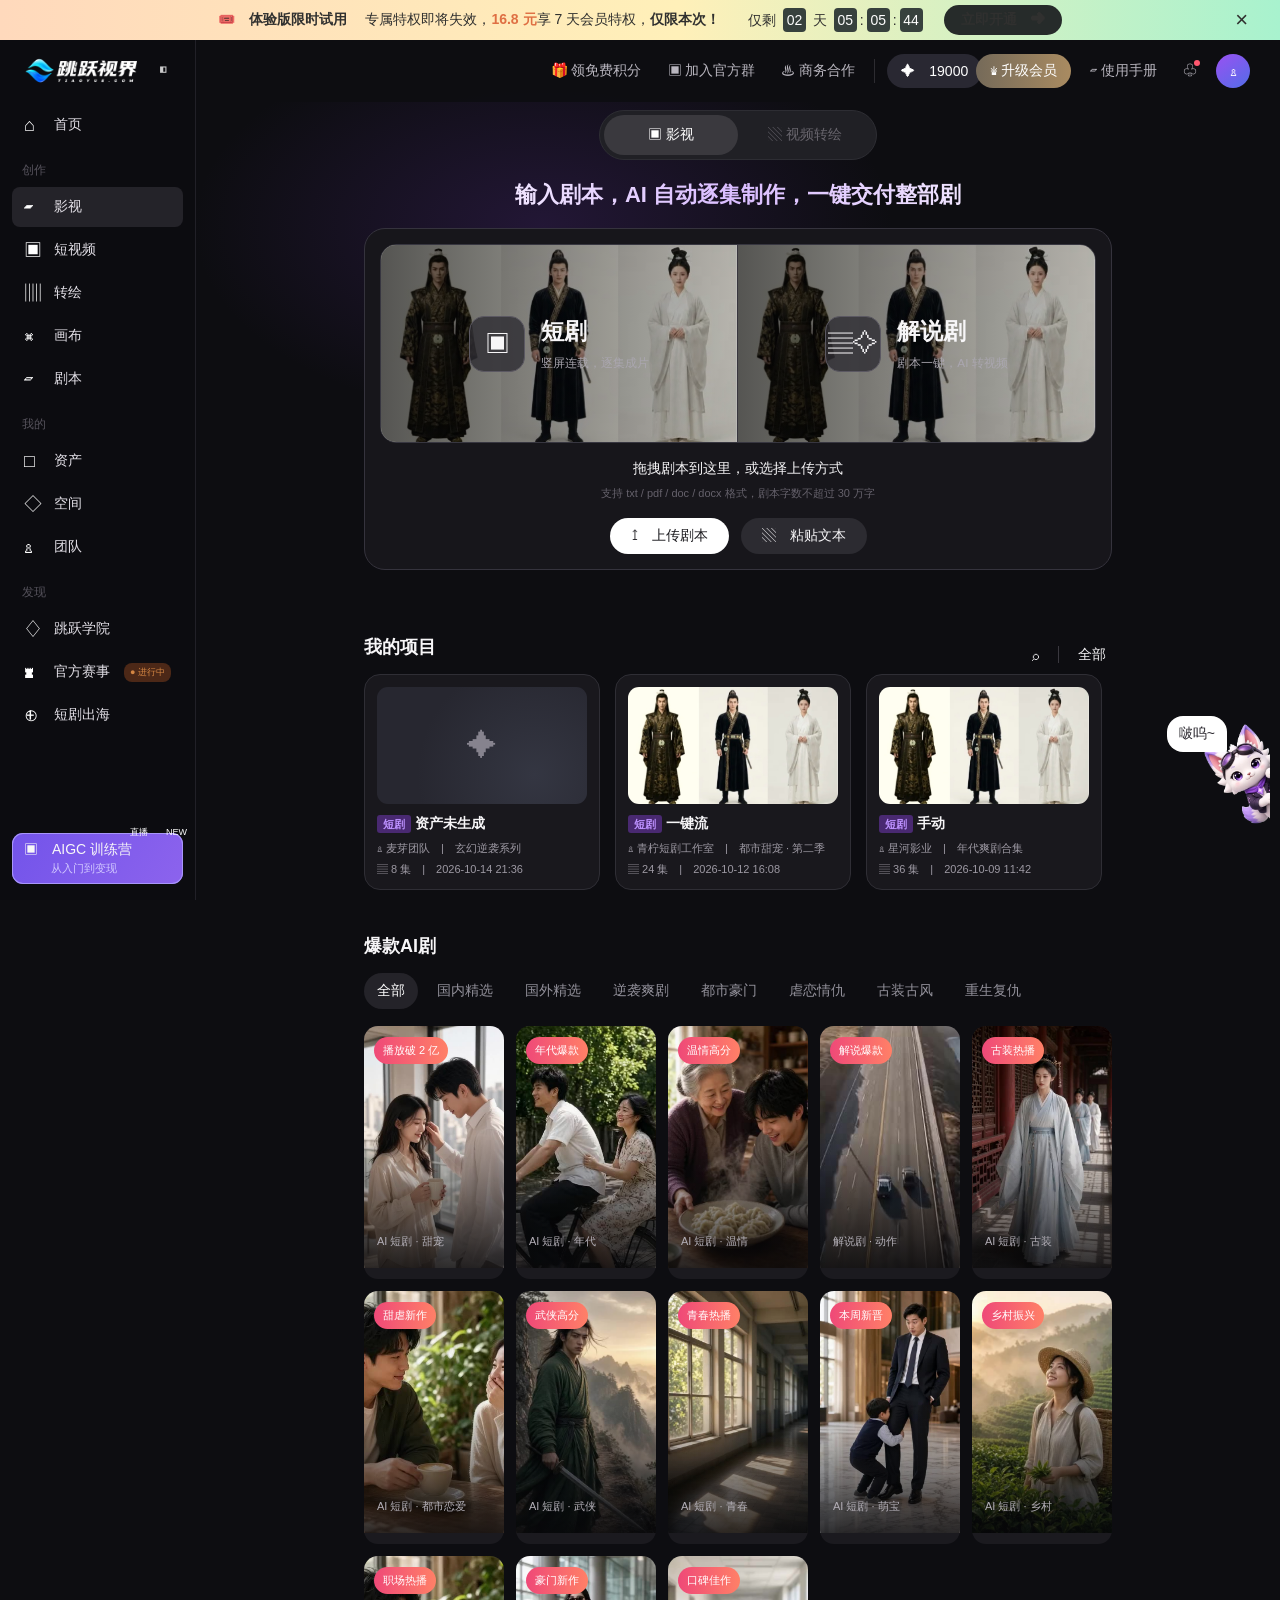
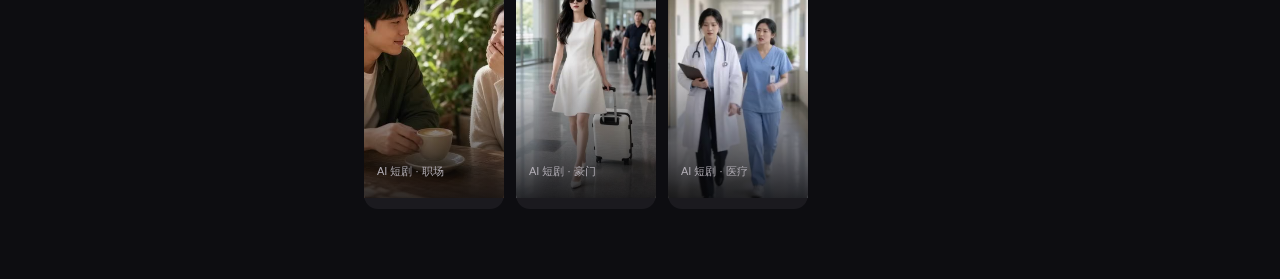
==== index.html @ 20381d9a "workspace.html：中控台视频窗口可拖宽到中控台宽度的一半（原来最多 420px） Co-authored-by: Cursor <cursoragent@cursor.com>" ====
<!DOCTYPE html>
<html lang="zh-CN">
<head>
  <meta charset="UTF-8" />
  <meta http-equiv="refresh" content="0; url=film-home.html" />
  <meta name="viewport" content="width=device-width, initial-scale=1.0" />
  <title>创作 · 跳跃视界</title>
  <link rel="stylesheet" href="css/common.css?v=202611172218" />
  <link rel="stylesheet" href="css/home.css?v=202611172218" />
</head>
<body class="home">
  <header class="topbar">
    <div class="tb-left">
      <a class="logo" href="index.html">
        <span class="mark"></span>
        <span><b>跳跃视界</b><small>tiaoyue.com</small></span>
      </a>
    </div>
    <div class="tb-right">
      <button class="step">加入官方群</button>
      <button class="step">商务合作</button>
      <div class="credit">✦ <span id="credits"></span></div>
      <button class="step">使用手册</button>
      <button class="bell" aria-label="通知">
        <svg width="14" height="14" viewBox="0 0 24 24" fill="none" stroke="currentColor" stroke-width="1.8"><path d="M6 9a6 6 0 1 1 12 0c0 5 2 6 2 6H4s2-1 2-6Z"/><path d="M10 19a2 2 0 0 0 4 0"/></svg>
      </button>
      <div class="avatar"></div>
    </div>
  </header>

  <nav class="rail">
    <button class="rail-item"><svg width="16" height="16" viewBox="0 0 24 24" fill="none" stroke="currentColor" stroke-width="1.6"><path d="M4 10.5 12 4l8 6.5V19a1 1 0 0 1-1 1H5a1 1 0 0 1-1-1v-8.5Z"/></svg><span>首页</span></button>
    <button class="rail-item on"><svg width="16" height="16" viewBox="0 0 24 24" fill="currentColor"><path d="M4.5 7.5A2.5 2.5 0 0 1 7 5h7a2.5 2.5 0 0 1 2.5 2.5v1.1l3-1.8a1 1 0 0 1 1.5.86v8.68a1 1 0 0 1-1.5.86l-3-1.8v1.1A2.5 2.5 0 0 1 14 19H7a2.5 2.5 0 0 1-2.5-2.5v-9Z"/></svg><span>影视</span><i class="rail-tip">逐集制作，交付整部剧</i></button>
    <button class="rail-item"><svg width="16" height="16" viewBox="0 0 24 24" fill="none" stroke="currentColor" stroke-width="1.6"><rect x="4" y="4" width="16" height="16" rx="2.5"/><path d="m10 8 6 4-6 4V8Z"/></svg><span>短视频</span></button>
    <button class="rail-item"><svg width="16" height="16" viewBox="0 0 24 24" fill="none" stroke="currentColor" stroke-width="1.6"><rect x="4" y="4" width="16" height="16" rx="3"/><path d="m8 15 8-6M9 8h6v6"/></svg><span>转绘</span></button>
    <button class="rail-item"><svg width="16" height="16" viewBox="0 0 24 24" fill="none" stroke="currentColor" stroke-width="1.6"><rect x="4" y="4.5" width="16" height="15" rx="2.5"/></svg><span>画布</span></button>
    <button class="rail-item"><svg width="16" height="16" viewBox="0 0 24 24" fill="none" stroke="currentColor" stroke-width="1.6"><path d="M6 5h8l4 4v10H6z"/></svg><span>剧本</span></button>
    <button class="rail-item"><svg width="16" height="16" viewBox="0 0 24 24" fill="none" stroke="currentColor" stroke-width="1.6"><path d="M4 6.5A1.5 1.5 0 0 1 5.5 5h4l2 2.5h7A1.5 1.5 0 0 1 20 9v9a1.5 1.5 0 0 1-1.5 1.5h-13A1.5 1.5 0 0 1 4 18V6.5Z"/></svg><span>资产</span></button>
    <button class="rail-item"><svg width="16" height="16" viewBox="0 0 24 24" fill="none" stroke="currentColor" stroke-width="1.6"><path d="M12 3.5 20 8v8l-8 4.5L4 16V8l8-4.5Z"/></svg><span>空间</span></button>
    <button class="rail-item"><svg width="16" height="16" viewBox="0 0 24 24" fill="none" stroke="currentColor" stroke-width="1.6"><circle cx="9" cy="8.5" r="3"/><path d="M3.5 19a5.5 5.5 0 0 1 11 0"/></svg><span>团队</span></button>
  </nav>

  <main class="home-main">
    <section class="home-hero">
      <div class="switcher">
        <button class="on"><svg viewBox="0 0 20 20" aria-hidden="true"><rect x="2.5" y="5" width="10" height="10" rx="2"/><path d="m12.5 8 5-2.5v9l-5-2.5Z"/></svg>影视</button>
        <button><svg viewBox="0 0 20 20" aria-hidden="true"><rect x="3" y="3" width="14" height="14" rx="2"/><path d="m8 6.8 5 3.2-5 3.2Z"/></svg>短视频</button>
        <button><svg viewBox="0 0 20 20" aria-hidden="true"><rect x="3" y="3" width="14" height="14" rx="3"/><path d="m6.5 12.5 7-5M8 6.5h5.5V12"/></svg>视频转绘</button>
      </div>
      <h1>输入剧本，AI自动逐集制作，一键交付整部剧</h1>

      <div class="upload-card" id="empty-card">
        <div class="source-tabs" id="source-tabs">
          <button class="on" type="button" data-source="file">上传文件</button>
          <button type="button" data-source="paste">粘贴文本</button>
        </div>

        <div class="upload-pane on" data-pane="file">
          <div class="file-ico">
            <svg width="28" height="28" viewBox="0 0 28 28" fill="none">
              <path d="M7 3.5A2.5 2.5 0 0 1 9.5 1h9L25 7.5V24a2.5 2.5 0 0 1-2.5 2.5h-13A2.5 2.5 0 0 1 7 24V3.5Z" fill="#eceaf2"/>
              <path d="M18.5 1 25 7.5h-4.5A2 2 0 0 1 18.5 5.5V1Z" fill="#c8c4d2"/>
              <text x="14" y="18" text-anchor="middle" fill="#6b6574" font-size="6" font-weight="700">TXT</text>
            </svg>
          </div>
          <div class="lead">拖拽剧本到这里，或选择上传方式</div>
          <div class="sub">支持 txt / pdf / doc / docx 格式，剧本字数不超过 30 万字</div>
          <div style="display:flex;gap:10px;margin-top:8px">
            <button class="btn primary" id="upload" type="button"><svg viewBox="0 0 20 20" aria-hidden="true"><path d="M10 13V3m0 0L6.5 6.5M10 3l3.5 3.5M4 11.5v3A2.5 2.5 0 0 0 6.5 17h7a2.5 2.5 0 0 0 2.5-2.5v-3"/></svg>上传剧本</button>
            <button class="btn" id="sample" type="button"><svg viewBox="0 0 20 20" aria-hidden="true"><rect x="3" y="3" width="14" height="14" rx="2"/><path d="M6 7h8M6 10h8M6 13h5"/></svg>粘贴文本</button>
          </div>
        </div>

        <div class="upload-pane" data-pane="paste">
          <textarea id="paste-text" placeholder="在此粘贴完整剧本… 支持对白短剧、漫剧分镜稿或解说旁白体。"></textarea>
          <div class="sub">粘贴后进入创作设定，再点风格库选择画风</div>
          <button class="btn primary" id="confirm-paste" type="button">确认粘贴</button>
        </div>
      </div>

      <div class="creator" id="filled-card">
        <div class="up-ok">
          <div class="doc">
            <svg width="42" height="42" viewBox="0 0 42 42" fill="none">
              <path d="M7 4.5A2.5 2.5 0 0 1 9.5 2h15L35 12.5v25a2.5 2.5 0 0 1-2.5 2.5h-23A2.5 2.5 0 0 1 7 37.5v-33Z" fill="#eceaf0"/>
              <path d="M24.5 2 35 12.5h-8a2.5 2.5 0 0 1-2.5-2.5V2Z" fill="#cfccd8"/>
            </svg>
            <button class="close" id="remove-file" type="button">✕</button>
          </div>
          <div class="ttl" id="ok-title">上传成功</div>
          <div class="sub" id="ok-sub">删除当前文件后可重新上传</div>
        </div>

        <div class="form-card">
          <div class="group">
            <label>文件名称</label>
            <div class="control"><input id="f-name" value="离婚后（15集）" /></div>
          </div>
          <div class="group">
            <label>选择项目</label>
            <div class="control">
              <select id="f-project">
                <option>AI内部团队验证-重庆使用-测试项目A</option>
                <option>技术部研发中心</option>
                <option>新建项目…</option>
              </select>
            </div>
          </div>
          <div class="group row-2">
            <div>
              <label>分类</label>
              <div class="control">
                <select id="f-cat">
                  <option value="cn" selected>国内</option>
                  <option value="os">海外</option>
                </select>
              </div>
            </div>
            <div>
              <label>风格库</label>
              <button class="style-field" id="open-style" type="button">
                <span class="thumb sc sc-live-hd" id="style-thumb"></span>
                <span class="name" id="style-name">真人写实电影风格高清</span>
                <span class="map" id="style-map">短剧</span>
                <span class="chev">›</span>
              </button>
            </div>
          </div>
          <div class="group row-3">
            <div>
              <label>视频比例</label>
              <div class="control">
                <select id="f-ratio"><option>9:16</option><option>16:9</option><option>1:1</option></select>
              </div>
            </div>
            <div>
              <label>场景比例</label>
              <div class="control">
                <select id="f-scene"><option>16:9</option><option>9:16</option></select>
              </div>
            </div>
            <div>
              <label>生成质量</label>
              <div class="control">
                <select id="f-quality"><option>4K</option><option>2K</option><option>1080P</option></select>
                <span class="credit-hint">17 积分/集</span>
              </div>
            </div>
          </div>
          <div class="auto-row">
            <div>
              <b>全自动</b>
              <small>剧本、资产、分集视频依次流式生成；每步完成 5 秒无操作自动进入下一步</small>
            </div>
            <button class="oc-switch" id="auto-switch" type="button" role="switch" aria-checked="false" aria-label="全自动"></button>
          </div>
          <div class="cta">
            <button class="btn primary" id="start-create" type="button">立即创作 ✦ 17</button>
          </div>
        </div>
      </div>
    </section>

    <section class="home-projects">
      <h2>我的影视项目
        <span class="proj-head-tools">
          <label class="proj-search">
            <input id="proj-search" type="search" placeholder="搜索文件" aria-label="搜索文件" autocomplete="off">
          </label>
          <a href="episodes.html">全部</a>
        </span>
      </h2>
      <div class="strip" id="proj-strip">
        <a class="proj" href="outline.html">
          <div class="thumb" style="display:flex;background:#fff"><img loading="lazy" decoding="async" src="media/characters/xiaoming.png" style="width:50%;object-fit:cover;object-position:top"><img loading="lazy" decoding="async" src="media/characters/heyi.png" style="width:50%;object-fit:cover;object-position:top"></div>
          <div class="proj-title">离婚后（15集）</div>
          <div class="proj-mid">短剧 · 国内 | 真人写实电影风格高清</div>
          <div class="proj-sub">3 集 · 2026-09-24 10:48</div>
        </a>
        <a class="proj" href="outline.html">
          <div class="thumb"><img loading="lazy" decoding="async" src="media/characters/hezhi.png"></div>
          <div class="proj-title">The Girl in His Varsity Jacket</div>
          <div class="proj-mid">短剧 · 海外 | 影视质感</div>
          <div class="proj-sub">2 集 · 2026-09-21 15:50</div>
        </a>
        <a class="proj" href="assets.html">
          <div class="thumb" style="display:grid;place-items:center;color:#666">✦</div>
          <div class="proj-title">云朵镇大冒险</div>
          <div class="proj-mid">漫剧 · 国内 | 3D卡通风格</div>
          <div class="proj-sub">1 集 · 2026-09-24 11:14</div>
        </a>
        <a class="proj" href="workspace.html">
          <div class="thumb"><img loading="lazy" decoding="async" src="media/characters/gushen.png"></div>
          <div class="proj-title">我本明珠（解说）</div>
          <div class="proj-mid">解说剧 · 国内 | 真人古风</div>
          <div class="proj-sub">可一键成片 · 2026-09-18</div>
        </a>
      </div>
      <p class="proj-empty" id="proj-empty" hidden>没有找到相关文件</p>
    </section>

    <section class="home-showcase">
      <h2>爆款 AI 剧</h2>
      <div class="show-tabs" id="show-tabs" role="tablist" aria-label="爆款 AI 剧分类">
        <button class="on" type="button" data-show="all">全部</button>
        <button type="button" data-show="cn">国内精选</button>
        <button type="button" data-show="os">国外精选</button>
        <button type="button" data-show="rise">逆袭爽剧</button>
        <button type="button" data-show="city">都市豪门</button>
        <button type="button" data-show="love">虐恋情仇</button>
        <button type="button" data-show="ancient">古装古风</button>
        <button type="button" data-show="rebirth">重生复仇</button>
      </div>
      <div class="show-grid" id="show-grid">
        <button class="show-card" type="button" data-cat="cn ancient">
          <span class="show-poster warm"><img loading="lazy" decoding="async" src="media/characters/hezhi.png" alt=""><i>全网亿级爆品</i><b class="show-play">▶</b></span>
          <span class="show-kind">古装重生 · 虐恋</span>
          <strong>换亲成宠</strong>
          <small>一场错位婚约，改写两个人的命运</small>
        </button>
        <button class="show-card" type="button" data-cat="os rise">
          <span class="show-poster storm"><img loading="lazy" decoding="async" src="media/scenes/rain.png" alt=""><i>全站头部爆剧</i><b class="show-play">▶</b></span>
          <span class="show-kind">男频玄幻 · 逆袭</span>
          <strong>One Move God Mode</strong>
          <small>沉睡王者归来，一招改写战局</small>
        </button>
        <button class="show-card" type="button" data-cat="os rebirth">
          <span class="show-poster dusk"><img loading="lazy" decoding="async" src="media/characters/gushen.png" alt=""><i>垂类头部热剧</i><b class="show-play">▶</b></span>
          <span class="show-kind">男频马甲 · 复仇</span>
          <strong>The Supreme Wastrel</strong>
          <small>废柴身份之下，隐藏着至高力量</small>
        </button>
        <button class="show-card" type="button" data-cat="cn city">
          <span class="show-poster gold"><img loading="lazy" decoding="async" src="media/characters/shen.png" alt=""><i>全站头部爆剧</i><b class="show-play">▶</b></span>
          <span class="show-kind">民国乱世 · 逆袭</span>
          <strong>她在烽火尽头加冕</strong>
          <small>乱世浮沉，她以自己为王</small>
        </button>
        <button class="show-card" type="button" data-cat="cn rise">
          <span class="show-poster cold"><img loading="lazy" decoding="async" src="media/characters/xiaoming.png" alt=""><i>逆袭热榜</i><b class="show-play">▶</b></span>
          <span class="show-kind">都市逆袭 · 热血</span>
          <strong>孤胆英雄归来</strong>
          <small>卸下伪装，夺回失去的一切</small>
        </button>
        <button class="show-card" type="button" data-cat="os love">
          <span class="show-poster rose"><img loading="lazy" decoding="async" src="media/characters/suwan.png" alt=""><i>海外精选</i><b class="show-play">▶</b></span>
          <span class="show-kind">都市情感 · 豪门</span>
          <strong>The Lion's Captive</strong>
          <small>危险关系里的爱与自由</small>
        </button>
        <button class="show-card" type="button" data-cat="cn ancient">
          <span class="show-poster green"><img loading="lazy" decoding="async" src="media/scenes/cemetery.png" alt=""><i>古风人气榜</i><b class="show-play">▶</b></span>
          <span class="show-kind">古装江湖 · 权谋</span>
          <strong>九龙寨下风云起</strong>
          <small>江湖再见，已是风云骤起</small>
        </button>
        <button class="show-card" type="button" data-cat="cn rebirth">
          <span class="show-poster noir"><img loading="lazy" decoding="async" src="media/scenes/office.png" alt=""><i>重生热播</i><b class="show-play">▶</b></span>
          <span class="show-kind">重生复仇 · 双女主</span>
          <strong>双姝暗涌</strong>
          <small>重来一次，她们不再任人摆布</small>
        </button>
      </div>
    </section>
  </main>
  <button class="fab" id="new-project" type="button" aria-label="从入门到变现">
    <i>NEW</i><span>从入门<br>到变现</span><b>▶</b>
  </button>

  <div class="flow-mask" id="mask">
    <div style="text-align:center">
      <div class="spin" style="margin:0 auto"></div>
      <h2 id="flow-title" style="margin:16px 0 8px;font-size:16px">正在解析剧本</h2>
      <p id="flow-sub" style="color:#8a8694">离婚后（15集）</p>
    </div>
  </div>

  <div class="auto-mask" id="auto-mask">
    <div class="auto-sheet" role="dialog" aria-modal="true" aria-labelledby="auto-title">
      <div class="auto-head">
        <div>
          <h2 id="auto-title">全自动创作中</h2>
          <p id="auto-name">离婚后（15集）</p>
        </div>
        <button class="style-close" id="auto-close" type="button" aria-label="关闭">✕</button>
      </div>
      <div class="auto-steps" id="auto-steps">
        <div class="auto-step" data-step="0"><i>1</i><span>剧本</span></div>
        <div class="auto-step" data-step="1"><i>2</i><span>资产</span></div>
        <div class="auto-step" data-step="2"><i>3</i><span>分集视频</span></div>
      </div>
      <div class="auto-body" id="auto-body"></div>
      <div class="auto-foot">
        <span id="auto-tip"></span>
        <button class="btn" id="auto-pause" type="button">暂停检查</button>
        <button class="btn purple" id="auto-next" type="button">进入下一步</button>
      </div>
    </div>
  </div>

  <div class="style-mask" id="style-mask">
    <div class="style-sheet" role="dialog" aria-modal="true" aria-labelledby="style-title">
      <div class="style-head">
        <div>
          <h2 id="style-title">风格库</h2>
          <p>切换短剧 / 漫剧 / 解说剧后选择画面风格，角色、场景、道具将按同一风格生成。</p>
        </div>
        <button class="style-close" id="style-close" type="button">✕</button>
      </div>
      <div class="style-filters">
        <div class="filter-tabs" id="lib-types">
          <button class="on" type="button" data-type="short">短剧</button>
          <button type="button" data-type="comic">漫剧</button>
          <div class="comment-promo is-on" id="comment-promo">
            <span class="promo-halo" aria-hidden="true"></span>
            <button type="button" data-type="comment">解说剧</button>
            <div class="promo-bubble" id="comment-bubble" role="status">
              <span>解说剧导演级分镜 V 2.5<br>焕新上线，成片效果全面升级</span>
              <button type="button" class="promo-x" id="comment-bubble-close" aria-label="关闭提示">✕</button>
              <i class="promo-arrow"></i>
            </div>
          </div>
        </div>
      </div>
      <div class="style-grid" id="style-grid"></div>
      <div class="style-foot">
        <div class="pick" id="style-pick">已选 <b>真人写实电影风格高清</b></div>
        <div style="display:flex;gap:8px">
          <button class="btn" id="style-cancel" type="button">取消</button>
          <button class="btn primary" id="style-ok" type="button">确认选择</button>
        </div>
      </div>
    </div>
  </div>

  <div class="style-mask" id="custom-mask">
    <div class="custom-sheet" role="dialog" aria-modal="true">
      <h3>自定义风格</h3>
      <label>风格名称</label>
      <input id="custom-name" placeholder="例如：霓虹都市夜戏" />
      <label>提示词描述</label>
      <textarea id="custom-prompt" placeholder="描述画面质感、色彩、材质、光影和禁忌。将用于角色、场景、道具与视频生成。"></textarea>
      <div class="custom-acts">
        <button class="btn" id="custom-cancel" type="button">取消</button>
        <button class="btn primary" id="custom-ok" type="button">确认</button>
      </div>
    </div>
  </div>

  <script src="js/data.js?v=202611172218"></script>
  <script src="js/home.js?v=202611172218"></script>
</body>
</html>
---- css/common.css ----
/* 公共：设计变量、顶栏、按钮、弹窗、通用内容页、底部引导条。所有页面都加载。 */

* {
  box-sizing: border-box;
  margin: 0;
  padding: 0;
}
html,
body {
  height: 100%;
}
body {
  font: 13px/1.5 var(--font);
  -webkit-font-smoothing: antialiased;
}
button,
input,
textarea,
select {
  font: inherit;
  color: inherit;
}
button {
  background: none;
  border: 0;
  cursor: pointer;
}
img {
  display: block;
  max-width: 100%;
}
a {
  color: inherit;
  text-decoration: none;
}
.app {
  min-height: 100%;
  display: flex;
  flex-direction: column;
}
body.ws-page {
  overflow: hidden;
}
body.ws-page .app {
  height: 100%;
  min-height: 0;
}
.topbar {
  flex: none;
  display: flex;
  align-items: center;
  justify-content: space-between;
}
.tb-left,
.tb-center,
.tb-right {
  display: flex;
  align-items: center;
}
.logo {
  display: inline-flex;
  align-items: center;
}
.logo small {
  display: block;
  font-weight: 400;
}
.tb-back {
  display: inline-flex;
  align-items: center;
  gap: 6px;
}
.steps {
  display: flex;
  align-items: center;
  gap: 6px;
}
.step {
  display: inline-flex;
  align-items: center;
  gap: 6px;
}
.credit {
  display: inline-flex;
  align-items: center;
  gap: 6px;
}
.bell {
  background: rgba(255,255,255,.06);
  display: grid;
  place-items: center;
  color: #d5d3db;
}
.avatar {
  border-radius: 50%;
}
.page {
  flex: 1;
  min-height: 0;
  overflow: auto;
}
.page::-webkit-scrollbar {
  width: 8px;
}
.page::-webkit-scrollbar-thumb {
  background: #2a2a32;
  border-radius: 4px;
}
.meta-row {
  display: grid;
  grid-template-columns: repeat(4, 1fr);
}
.meta-row > div {
  color: var(--muted);
  font-size: 12px;
}
.meta-row b {
  display: block;
  color: var(--txt);
  font-weight: 560;
}
.block-title {
  font-size: 13px;
}
.card {
  border: 1px solid var(--line);
}
.card h3 {
  font-size: 13px;
  font-weight: 600;
  margin: 16px 0 6px;
}
.card h3:first-child {
  margin-top: 0;
}
.card p {
  color: #d2d0d8;
  line-height: 1.75;
}
.people {
  display: grid;
  grid-template-columns: repeat(2, 1fr);
  gap: 10px 24px;
  margin-top: 4px;
}
.people li {
  list-style: none;
  color: #d2d0d8;
  line-height: 1.6;
}
.people b {
  color: #fff;
  font-weight: 560;
  margin-right: 6px;
}
.script summary {
  cursor: pointer;
  font-weight: 600;
}
.script p {
  margin-top: 8px;
  white-space: pre-wrap;
  color: #c8c6cf;
}
.script-head {
  display: flex;
  align-items: center;
  justify-content: space-between;
  margin-bottom: 8px;
}
.footer-bar {
  position: sticky;
  bottom: 0;
  display: flex;
  align-items: center;
  justify-content: space-between;
  border-top: 1px solid var(--line);
}
.hint {
  color: var(--muted);
  display: inline-flex;
  align-items: center;
  gap: 8px;
}
.btn {
  height: 32px;
  display: inline-flex;
  align-items: center;
  justify-content: center;
  gap: 6px;
}
.btn:disabled {
  opacity: .4;
  cursor: default;
}
.btn.primary {
  background: #fff;
  color: #6d4aff;
  font-weight: 620;
}
.btn.primary:hover {
  background: #f3f1ff;
}
.btn.purple {
  background: var(--purple);
  color: #fff;
}
.btn.purple:hover {
  background: #6d4dff;
}
.toolbar {
  display: flex;
  align-items: center;
  justify-content: space-between;
}
.search {
  width: 220px;
  padding: 0 14px;
  border: 1px solid var(--line);
  outline: none;
}
select.search {
  appearance: none;
  padding-right: 28px;
  background-image: linear-gradient(45deg, transparent 50%, #8d8996 50%), linear-gradient(135deg, #8d8996 50%, transparent 50%);
  background-position: calc(100% - 16px) 14px, calc(100% - 11px) 14px;
  background-size: 5px 5px, 5px 5px;
  background-repeat: no-repeat;
}
.tabs {
  display: flex;
  color: var(--muted);
  margin: 4px 0 16px;
  border-bottom: 1px solid var(--line);
}
.tabs button {
  position: relative;
}
.tabs button.on {
  color: #fff;
}
.tabs button.on::after {
  content: "";
  position: absolute;
  left: 0;
  right: 0;
  bottom: -1px;
  height: 2px;
  border-radius: 2px;
}
.char-grid {
  display: grid;
  grid-template-columns: repeat(4, minmax(0, 1fr));
}
.char-card {
  display: flex;
  gap: 14px;
  position: relative;
  overflow: hidden;
  transition: transform .15s ease, background .15s ease;
}
.char-card img {
  width: 76px;
  height: 102px;
  object-fit: cover;
  object-position: top;
  background: #fff;
  flex: none;
}
.char-card h3 {
  font-size: 14px;
  font-weight: 600;
  display: flex;
  align-items: center;
  gap: 6px;
}
.tag {
  height: 18px;
  padding: 0 6px;
  border-radius: 9px;
  font-size: 10px;
}
.char-card .looks {
  color: var(--muted);
  margin-top: 6px;
  font-size: 12px;
}
.char-card p {
  color: var(--muted);
  margin-top: 6px;
  line-height: 1.55;
  font-size: 12px;
  display: -webkit-box;
  -webkit-line-clamp: 2;
  -webkit-box-orient: vertical;
  overflow: hidden;
}
.ep-wrap {
  display: grid;
  grid-template-columns: repeat(3, minmax(0, 1fr));
}
.ep-item {
  position: relative;
  display: flex;
  gap: 14px;
  cursor: pointer;
  border: 1px solid transparent;
  transition: border-color .15s ease, background .15s ease;
  overflow: visible;
}
.ep-cover {
  width: 96px;
  height: 96px;
  display: grid;
  place-items: center;
  color: #8a8694;
  flex: none;
  overflow: hidden;
}
.ep-cover img {
  width: 100%;
  height: 100%;
  object-fit: cover;
  object-position: top;
}
.ep-item h3 {
  font-size: 14px;
  font-weight: 600;
  margin-bottom: 8px;
}
.ep-meta {
  color: var(--muted);
  display: flex;
  gap: 12px;
  flex-wrap: wrap;
  font-size: 12px;
}
.ep-acts {
  display: flex;
  gap: 8px;
  margin-top: 8px;
  align-items: center;
  flex-wrap: wrap;
  overflow: visible;
}
.btn.oneclick {
  padding: 0 12px;
  font-weight: 600;
  border: 1px solid rgba(124, 92, 255, 0.55);
  box-shadow: inset 0 1px 0 rgba(255, 255, 255, 0.08);
}
.btn.oneclick:hover {
  color: #fff;
  background: linear-gradient(135deg, #7c5cff, #9b7dff);
  border-color: #9b7dff;
  box-shadow: 0 4px 14px rgba(124, 92, 255, 0.35);
}
.btn.oneclick svg {
  width: 12px;
  height: 12px;
  flex: none;
}
.oc-sheet {
  width: min(520px, 94vw);
  background: #1c1c22;
  border: 1px solid rgba(255,255,255,.08);
  box-shadow: 0 24px 80px rgba(0,0,0,.5);
}
.oc-head {
  padding: 18px 22px 0;
  display: flex;
  justify-content: space-between;
  align-items: flex-start;
  gap: 12px;
}
.oc-head h2 {
  font-size: 16px;
  font-weight: 600;
}
.oc-head p {
  margin-top: 4px;
  color: var(--muted);
  font-size: 12px;
  line-height: 1.6;
}
.oc-body {
  padding: 16px 22px 6px;
  display: grid;
  gap: 14px;
}
.oc-pair {
  display: grid;
  grid-template-columns: 1fr 1fr;
  gap: 14px;
}
.oc-field .label {
  color: #b9b7c1;
  font-size: 12px;
  margin-bottom: 6px;
}
.oc-field .hint {
  color: var(--faint);
  font-size: 11px;
  margin-left: 4px;
}
.oc-field select,
.oc-field input[type="number"] {
  width: 100%;
  border: 1px solid transparent;
  outline: none;
  border-radius: 10px;
  background: #121216;
  color: #eceaf2;
  padding: 0 10px;
}
.oc-field input.bad {
  border-color: #ff6b81;
}
.oc-field.disabled {
  opacity: .45;
  pointer-events: none;
}
.oc-v20 {
  display: grid;
  gap: 14px;
}
.oc-v20.hide {
  display: none;
}
.oc-err {
  color: #ff8095;
  font-size: 11px;
  margin-top: 4px;
}
.oc-err:empty {
  display: none;
}
.oc-switch-row {
  height: 36px;
  display: flex;
  align-items: center;
  justify-content: space-between;
  padding: 0 10px;
  border-radius: 10px;
  background: #121216;
}
.oc-switch-row .hint {
  margin: 0;
}
.oc-switch {
  width: 34px;
  height: 18px;
  border-radius: 9px;
  background: #3a3a44;
  position: relative;
  flex: none;
  transition: background .2s;
}
.oc-switch::after {
  content: "";
  position: absolute;
  left: 2px;
  top: 2px;
  width: 14px;
  height: 14px;
  border-radius: 50%;
  background: #fff;
  transition: left .2s;
}
.oc-switch.on::after {
  left: 18px;
}
.oc-upload {
  width: 100%;
  padding: 14px;
  border-radius: 10px;
  border: 1px dashed rgba(196,181,255,.35);
  background: rgba(124,92,255,.06);
  color: var(--muted);
  font-size: 12px;
  line-height: 1.6;
  text-align: center;
}
.oc-upload b {
  color: #e4dcff;
  font-weight: 600;
}
.oc-upload:hover {
  background: rgba(124,92,255,.12);
}
.oc-file {
  display: none;
  align-items: center;
  justify-content: space-between;
  gap: 10px;
  padding: 10px 12px;
  border-radius: 10px;
  background: #121216;
  font-size: 12px;
}
.oc-file.show {
  display: flex;
}
.oc-file .ops {
  display: flex;
  gap: 6px;
}
.oc-file .ops button {
  color: #b29bff;
  padding: 2px 6px;
  border-radius: 6px;
}
.oc-file .ops button:hover {
  background: rgba(255,255,255,.06);
}
.ds-credit {
  padding: 10px 12px;
  border-radius: 10px;
  background: rgba(124,92,255,.08);
  color: #c8c6cf;
  font-size: 12px;
  line-height: 1.6;
}
.ds-credit b {
  color: #fff;
  font-weight: 600;
}
.oc-foot {
  padding: 12px 22px 16px;
  border-top: 1px solid var(--line);
  margin-top: 8px;
  display: flex;
  align-items: center;
  justify-content: flex-end;
  gap: 10px;
}
.oc-foot .btn {
  white-space: nowrap;
  flex: none;
}
.oc-foot .oc-tip {
  margin-right: auto;
  color: var(--muted);
  font-size: 12px;
}
.oc-foot .oc-tip.bad {
  color: #ff8095;
}
.ws {
  flex: 1;
  min-height: 0;
  display: grid;
  grid-template-columns: 268px minmax(420px, 1fr) 280px;
  grid-template-rows: 1fr 188px;
}
.panel {
  border: 1px solid var(--line);
  min-height: 0;
  display: flex;
  flex-direction: column;
  overflow: hidden;
}
.assets {
  grid-row: 1 / 3;
}
.assets-head,
.shot-head,
.tl-head {
  padding: 0 12px;
  display: flex;
  align-items: center;
  justify-content: space-between;
  flex: none;
}
.assets-head h3 {
  font-size: 13px;
}
.search-row {
  padding: 0 12px 8px;
}
.search-row input {
  width: 100%;
  height: 30px;
  border-radius: 8px;
  background: rgba(255,255,255,.06);
  border: 1px solid var(--line);
  padding: 0 10px;
  outline: none;
}
.asset-tabs {
  display: flex;
  border-bottom: 1px solid var(--line);
  padding: 0 8px;
}
.asset-tabs button {
  flex: 1;
  height: 36px;
  color: var(--muted);
  position: relative;
}
.asset-tabs button.on {
  color: #fff;
}
.asset-tabs button.on::after {
  content: "";
  position: absolute;
  left: 18%;
  right: 18%;
  bottom: 0;
  height: 2px;
  border-radius: 2px;
}
.asset-scroll {
  flex: 1;
  overflow: auto;
  padding: 10px 12px 16px;
}
.cat {
  margin-bottom: 14px;
}
.acard {
  overflow: hidden;
  border: 1px solid transparent;
  cursor: pointer;
}
.acard .thumb {
  aspect-ratio: 3/4;
  background: #fff;
  overflow: hidden;
}
.acard.scene .thumb,
.acard.prop .thumb {
  aspect-ratio: 1/1;
}
.acard .thumb img {
  width: 100%;
  height: 100%;
  object-fit: contain;
  object-position: center top;
}
.acard .name {
  padding: 6px 7px 7px;
  font-size: 11px;
  color: #d5d3db;
  overflow: hidden;
  white-space: nowrap;
  text-overflow: ellipsis;
}
.editor {
  min-height: 0;
}
.shot-head .left {
  display: flex;
  align-items: center;
  gap: 8px;
}
.chip {
  height: 20px;
  padding: 0 8px;
  border-radius: 10px;
  background: rgba(255,255,255,.06);
  color: var(--txt-2);
}
.prompt-box {
  flex: 1;
  min-height: 0;
  padding: 10px 14px 8px;
  display: flex;
  flex-direction: column;
}
.prompt-box textarea {
  flex: 1;
  min-height: 80px;
  resize: none;
  background: transparent;
  border: 0;
  outline: none;
  color: #e8e6ee;
  line-height: 1.65;
  font-size: 12.5px;
}
.shot-foot {
  padding: 8px 12px 10px;
  display: flex;
  align-items: center;
  gap: 8px;
  border-top: 1px solid var(--line);
  flex-wrap: wrap;
}
.model-btn,
.mini {
  height: 30px;
  padding: 0 10px;
  border-radius: 8px;
  background: rgba(255,255,255,.07);
  border: 1px solid var(--line);
  display: inline-flex;
  align-items: center;
  gap: 6px;
  white-space: nowrap;
}
.model-menu,
.resolution-menu {
  display: none;
  position: absolute;
  left: 0;
  bottom: 36px;
  z-index: 8;
  border: 1px solid var(--line-2);
  border-radius: 12px;
  padding: 6px;
}
.model-menu {
  width: 278px;
}
.resolution-menu {
  width: 112px;
}
.model-menu.open,
.resolution-menu.open {
  display: block;
}
.model-option {
  width: 100%;
  min-height: 42px;
  padding: 6px 9px;
  border-radius: 8px;
  display: flex;
  justify-content: space-between;
  align-items: center;
  gap: 10px;
  text-align: left;
}
.model-option .model-title {
  display: flex;
  align-items: center;
  gap: 7px;
}
.model-option small {
  display: block;
  color: var(--muted);
  margin-top: 2px;
  font-size: 10px;
}
.model-option .cost {
  color: #c8c6cf;
  font-size: 11px;
  white-space: nowrap;
}
.draft-tag,
.model-tag {
  display: inline-flex;
  height: 18px;
  padding: 0 6px;
  border-radius: 5px;
  align-items: center;
  border: 1px solid rgba(124,92,255,.3);
  font-size: 10px;
  font-weight: 650;
}
.model-tag.normal {
  background: rgba(255,255,255,.07);
  border-color: var(--line);
  color: #c8c6cf;
}
.resolution-menu button {
  width: 100%;
  height: 32px;
  padding: 0 9px;
  border-radius: 7px;
  text-align: left;
  color: #d5d3db;
}
.resolution-menu button:hover,
.resolution-menu button.on {
  background: rgba(255,255,255,.07);
  color: #fff;
}
.resolution-menu button:disabled {
  color: #66616f;
  cursor: default;
}
.draft-hint {
  display: none;
  align-items: center;
  gap: 8px;
  min-height: 32px;
  padding: 6px 12px;
  border-top: 1px solid rgba(124,92,255,.18);
  color: #b9b3c8;
  font-size: 11px;
  flex: none;
}
.draft-hint.show {
  display: flex;
}
.mini input {
  width: 36px;
  background: transparent;
  border: 0;
  outline: none;
  text-align: center;
}
.switch {
  width: 34px;
  height: 18px;
  border-radius: 9px;
  background: var(--purple);
  position: relative;
  flex: none;
}
.switch::after {
  content: "";
  position: absolute;
  right: 2px;
  top: 2px;
  width: 14px;
  height: 14px;
  border-radius: 50%;
  background: #fff;
}
.gen-btn {
  margin-left: auto;
  padding: 0 14px;
  font-weight: 620;
  display: inline-flex;
  align-items: center;
  gap: 6px;
  flex: none;
}
.player .stage {
  flex: 1;
  min-height: 0;
  display: grid;
  place-items: center;
  color: var(--faint);
  position: relative;
  overflow: hidden;
}
.stage-loading {
  display: flex;
  flex-direction: column;
  align-items: center;
}
.video-frame {
  width: 100%;
  height: 100%;
  object-fit: cover;
}
.draft-watermark {
  position: absolute;
  right: 10px;
  top: 10px;
  height: 22px;
  padding: 0 8px;
  border-radius: 6px;
  display: inline-flex;
  align-items: center;
  background: rgba(12,10,18,.64);
  color: rgba(255,255,255,.76);
  font-size: 10px;
  backdrop-filter: blur(8px);
}
.upgrade-trigger {
  position: absolute;
  left: 10px;
  top: 10px;
  height: 30px;
  padding: 0 12px;
  color: #fff;
  border: 1px solid rgba(196,181,255,.5);
  display: inline-flex;
  align-items: center;
  gap: 7px;
  font-weight: 600;
}
.upgrade-trigger:hover {
  border-color: #ad99ff;
}
.player-status {
  position: absolute;
  left: 10px;
  bottom: 10px;
  height: 24px;
  padding: 0 8px;
  border-radius: 6px;
  display: inline-flex;
  align-items: center;
  gap: 6px;
  background: rgba(0,0,0,.58);
  color: #e8e6ee;
  font-size: 10px;
}
.player-status i {
  width: 6px;
  height: 6px;
  border-radius: 50%;
  background: var(--ok);
}
.player-bar {
  height: 36px;
  padding: 0 12px;
  display: flex;
  align-items: center;
  color: var(--muted);
}
.timeline {
  grid-column: 2 / 4;
}
.tl-head {
  border-bottom: 1px solid var(--line);
}
.tl-track {
  flex: 1;
  display: flex;
  align-items: center;
  gap: 8px;
  padding: 10px 12px;
  overflow-x: auto;
}
.tcard {
  width: 132px;
  flex: none;
  height: 118px;
  border: 1.5px solid transparent;
  position: relative;
  cursor: pointer;
  padding: 8px;
}
.tcard .num {
  position: absolute;
  left: 8px;
  top: 8px;
  color: #bbb;
}
.tcard .dur {
  position: absolute;
  left: 8px;
  bottom: 8px;
  color: #aaa;
  font-size: 11px;
}
.tcard .state {
  position: absolute;
  right: 7px;
  top: 7px;
  height: 18px;
  padding: 0 6px;
  border-radius: 5px;
  display: inline-flex;
  align-items: center;
  background: rgba(255,255,255,.07);
  color: #9995a3;
  font-size: 9px;
}
.shot-row {
  width: 100%;
  padding: 10px;
  margin-bottom: 6px;
  cursor: pointer;
  border-radius: 10px;
  border: 1px solid transparent;
  display: grid;
  grid-template-columns: 26px 1fr auto;
  gap: 8px;
  align-items: center;
  text-align: left;
}
.shot-row .shot-no {
  width: 24px;
  height: 24px;
  border-radius: 7px;
  background: rgba(255,255,255,.07);
  display: grid;
  place-items: center;
  color: #c8c6cf;
  font-size: 11px;
}
.shot-row b {
  display: block;
  font-size: 12px;
  font-weight: 560;
}
.shot-row small {
  color: var(--muted);
  font-size: 10px;
}
.shot-state {
  color: #777280;
  font-size: 10px;
  white-space: nowrap;
}
.shot-state.draft {
  color: #bba8ff;
}
.drawer,
.modal-mask {
  position: fixed;
  inset: 0;
  background: rgba(0,0,0,.45);
  display: none;
  z-index: 20;
}
.drawer.open,
.modal-mask.open {
  display: block;
}
.drawer-panel {
  position: absolute;
  right: 0;
  top: 0;
  bottom: 0;
  width: 360px;
  padding: 16px;
  overflow: auto;
}
.modal {
  width: 420px;
  background: #1c1c20;
  border: 1px solid var(--line);
  border-radius: 16px;
  padding: 18px 20px;
  position: absolute;
  left: 50%;
  top: 50%;
  transform: translate(-50%,-50%);
}
.toast-wrap {
  position: fixed;
  top: 58px;
  left: 50%;
  transform: translateX(-50%);
  z-index: 80;
}
.toast {
  background: #2a2a30;
  border: 1px solid var(--line-2);
  padding: 8px 14px;
  border-radius: 10px;
}
.look-dialog {
  position: fixed;
  inset: 0;
  background: rgba(0,0,0,.55);
  z-index: 40;
  display: none;
  place-items: center;
  padding: 24px;
}
.look-dialog.open {
  display: grid;
}
.look-sheet {
  width: min(1080px, 96vw);
  height: min(700px, 90vh);
  background: #1a1a20;
  border-radius: 20px;
  padding: 20px 22px 16px;
  display: flex;
  flex-direction: column;
  min-height: 0;
}
.look-sheet h3 {
  font-size: 16px;
  font-weight: 600;
  margin-bottom: 16px;
}
.asset-editor-head {
  display: flex;
  align-items: flex-start;
  justify-content: space-between;
  flex: none;
}
.look-sheet .asset-editor-head h3 {
  margin: 5px 0 0;
  font-size: 18px;
}
.asset-editor-character {
  width: 174px;
  min-width: 0;
  padding: 0 6px;
}
.asset-editor-character strong {
  display: block;
  color: #f2eff7;
  font-size: 13px;
  font-weight: 650;
}
.asset-editor-character span {
  display: block;
  margin-top: 3px;
  overflow: hidden;
  color: #817b8b;
  font-size: 10px;
  text-overflow: ellipsis;
  white-space: nowrap;
}
.look-field,
.look-area {
  width: 100%;
  border: 0;
  outline: none;
  background: #121216;
  color: #eceaf2;
  border-radius: 10px;
  padding: 8px 10px;
}
.look-field {
  height: 36px;
}
.look-area {
  min-height: 88px;
  resize: none;
}
.ref-slot {
  width: 56px;
  height: 56px;
  border-radius: 10px;
  background: #121216;
  display: grid;
  place-items: center;
  color: #888;
  overflow: hidden;
}
.ref-slot img {
  width: 100%;
  height: 100%;
  object-fit: cover;
  object-position: top;
}
.five-view-missing {
  display: flex;
  flex-direction: column;
  align-items: center;
  gap: 10px;
  color: #777180;
  font-size: 11px;
}
.five-view-missing img {
  width: 104px;
  height: 160px;
  border-radius: 10px;
  object-fit: contain;
  background: #fff;
}
.look-current-output .five-view-missing.upload-empty {
  width: 100%;
  height: 100%;
  display: flex;
  flex-direction: column;
  align-items: center;
  justify-content: center;
  gap: 26px;
  background: #303033;
}
.upload-empty-cards {
  position: relative;
  width: 170px;
  height: 82px;
}
.upload-empty-cards > span {
  position: absolute;
  top: 12px;
  width: 50px;
  height: 66px;
  border-radius: 12px;
  display: grid;
  place-items: center;
  background: #3a3a3d;
  border: 1px solid rgba(255,255,255,.07);
  box-shadow: 0 12px 26px rgba(0,0,0,.3);
}
.upload-empty-cards svg {
  width: 20px;
  height: 20px;
}
.upload-empty-cards .is-left {
  left: 6px;
  color: #ead27a;
  transform: rotate(-12deg);
}
.upload-empty-cards .is-right {
  right: 6px;
  color: #dfe2bd;
  transform: rotate(12deg);
}
.upload-empty-cards .is-center {
  z-index: 1;
  top: 0;
  left: 50%;
  width: 68px;
  height: 80px;
  color: #8fcdf3;
  background: #3d3d40;
  transform: translateX(-50%);
}
.upload-empty-cards .is-center svg {
  width: 24px;
  height: 24px;
}
.upload-empty-actions {
  display: flex;
  gap: 8px;
}
.upload-empty-actions button {
  height: 36px;
  padding: 0 16px;
  border-radius: 18px;
  display: inline-flex;
  align-items: center;
  gap: 6px;
  color: #e9e7ec;
  background: #3a3a3d;
  border: 1px solid rgba(255,255,255,.1);
  font-size: 12px;
  font-weight: 600;
}
.upload-empty-actions button:hover {
  background: #444448;
  border-color: rgba(255,255,255,.18);
}
.upload-empty-actions .is-reverse {
  color: #e8dcff;
  background: rgba(104,62,173,.72);
  border-color: rgba(186,143,255,.28);
}
.upload-empty-actions .is-reverse:hover {
  background: rgba(119,72,194,.82);
}
.upload-empty-actions .is-reverse small {
  color: #c9b2ed;
  font-size: 12px;
}
.upload-empty-actions svg {
  width: 15px;
  height: 15px;
}
.look-card-image.is-empty {
  display: grid;
  place-items: center;
  background: #45454b;
}
.look-card-empty {
  color: rgba(255,255,255,.6);
}
.look-card-empty svg {
  width: 30px;
  height: 30px;
  display: block;
}
.look-card-empty.is-generating {
  display: flex;
  flex-direction: column;
  align-items: center;
  gap: 6px;
  color: #d8c4ff;
}
.look-card-empty.is-generating i {
  width: 24px;
  height: 24px;
  border: 2px solid rgba(205,178,255,.22);
  border-top-color: #b78bff;
  border-radius: 50%;
  animation: spin .9s linear infinite;
}
.look-card-empty.is-generating small {
  font-size: 9px;
}
.home {
  min-height: 100%;
  background: radial-gradient(520px 340px at 72% 18%, rgba(88,70,220,.22), transparent 70%), radial-gradient(460px 300px at 36% 28%, rgba(40,80,210,.16), transparent 72%), #0b0b10;
}
.rail {
  position: fixed;
  left: 12px;
  top: 148px;
  width: 58px;
  padding: 10px 0 12px;
  border-radius: 29px;
  background: rgba(28,30,38,.94);
  border: 1px solid rgba(255,255,255,.05);
  display: flex;
  flex-direction: column;
  align-items: center;
  z-index: 3;
}
.rail-item {
  width: 100%;
  height: 56px;
  display: flex;
  flex-direction: column;
  align-items: center;
  justify-content: center;
  gap: 4px;
  color: #a9a7b2;
}
.rail-item:hover {
  color: #fff;
}
.rail-item.on {
  color: #fff;
}
.rail-item span {
  font-size: 10px;
}
.home-main {
  margin-left: 84px;
  padding: 8px 28px 48px;
}
.home-hero {
  display: flex;
  flex-direction: column;
  align-items: center;
  padding-top: 22px;
}
.switcher {
  height: 36px;
  border-radius: 18px;
  background: rgba(40,42,52,.78);
  border: 1px solid rgba(255,255,255,.06);
  display: flex;
  padding: 3px;
}
.switcher button {
  height: 28px;
  border-radius: 14px;
  padding: 0 16px;
  color: #a9a8b0;
  display: inline-flex;
  align-items: center;
  gap: 6px;
}
.switcher button.on {
  color: #fff;
  background: rgba(255,255,255,.06);
  box-shadow: inset 0 0 0 1px rgba(255,255,255,.22);
}
.home-hero h1 {
  margin: 20px 0 18px;
  font-size: 22px;
  font-weight: 600;
  letter-spacing: .01em;
}
.upload-card {
  width: min(920px, 100%);
  min-height: 272px;
  border-radius: 32px;
  background: rgba(255,255,255,.045);
  box-shadow: inset 0 0 0 1px rgba(140,110,255,.28);
  display: flex;
  flex-direction: column;
  align-items: center;
  justify-content: center;
  gap: 10px;
  padding: 24px 28px 28px;
}
.upload-card .lead {
  font-size: 14px;
  color: #e6e4ec;
}
.upload-card .sub {
  color: var(--muted);
  font-size: 12px;
}
.source-tabs {
  display: flex;
  gap: 6px;
  margin-bottom: 6px;
  padding: 3px;
  border-radius: 14px;
  background: rgba(255,255,255,.05);
}
.source-tabs button {
  height: 28px;
  padding: 0 14px;
  border-radius: 12px;
  color: #a9a8b0;
}
.source-tabs button.on {
  color: #fff;
  background: rgba(255,255,255,.08);
}
.upload-pane {
  width: 100%;
  display: none;
  flex-direction: column;
  align-items: center;
  gap: 10px;
}
.upload-pane.on {
  display: flex;
}
.upload-pane textarea {
  width: min(680px, 100%);
  min-height: 110px;
  resize: none;
  border: 0;
  outline: none;
  border-radius: 14px;
  padding: 12px 14px;
  background: rgba(0,0,0,.28);
  color: #eceaf2;
  line-height: 1.6;
}
.upload-pane textarea::placeholder {
  color: #6c6876;
}
.file-ico {
  width: 56px;
  height: 56px;
  border-radius: 16px;
  background: #2a2a34;
  display: grid;
  place-items: center;
  color: #cfcdd5;
}
.creator {
  display: none;
  width: min(960px, 100%);
  gap: 14px;
  margin-top: 4px;
  align-items: stretch;
}
.home.is-filled .upload-card {
  display: none;
}
.home.is-filled .creator {
  display: flex;
}
.up-ok {
  width: 300px;
  min-height: 340px;
  flex: none;
  border-radius: 24px;
  background: rgba(255,255,255,.055);
  box-shadow: inset 0 0 0 1px rgba(255,255,255,.05);
  display: flex;
  flex-direction: column;
  align-items: center;
  justify-content: center;
  position: relative;
  padding: 24px 18px;
}
.up-ok .doc {
  position: relative;
  width: 48px;
  height: 48px;
}
.up-ok .close {
  position: absolute;
  top: -7px;
  right: -11px;
  width: 18px;
  height: 18px;
  border-radius: 50%;
  background: #54525c;
  color: #d7d5dd;
  font-size: 11px;
  display: grid;
  place-items: center;
}
.up-ok .ttl {
  margin-top: 14px;
  font-size: 14px;
  color: #e4e2e9;
}
.up-ok .sub {
  margin-top: 4px;
  font-size: 12px;
  color: #7b7484;
  text-align: center;
  line-height: 1.5;
}
.form-card {
  flex: 1;
  min-width: 0;
  border-radius: 24px;
  background: rgba(255,255,255,.055);
  box-shadow: inset 0 0 0 1px rgba(255,255,255,.05);
  padding: 16px 18px 14px;
}
.form-card .group {
  margin-bottom: 10px;
}
.form-card label {
  display: block;
  height: 16px;
  font-size: 12px;
  color: #b9b7c1;
}
.control {
  height: 32px;
  margin-top: 4px;
  border-radius: 10px;
  background: rgba(255,255,255,.07);
  border: 1px solid #3a3942;
  display: flex;
  align-items: center;
  padding: 0 10px;
  gap: 6px;
  color: #e2e1e6;
}
.control select,
.control input {
  flex: 1;
  min-width: 0;
  background: transparent;
  border: 0;
  outline: none;
  color: inherit;
}
.style-field {
  width: 100%;
  height: 40px;
  margin-top: 4px;
  border-radius: 10px;
  background: rgba(255,255,255,.07);
  border: 1px solid #3a3942;
  display: flex;
  align-items: center;
  gap: 8px;
  padding: 0 10px;
  color: #e2e1e6;
  text-align: left;
}
.style-field:hover {
  border-color: rgba(124,92,255,.5);
}
.style-field .thumb {
  width: 22px;
  height: 28px;
  border-radius: 5px;
  flex: none;
  overflow: hidden;
}
.style-field .name {
  flex: 1;
  min-width: 0;
  overflow: hidden;
  text-overflow: ellipsis;
  white-space: nowrap;
}
.style-field .map {
  height: 18px;
  padding: 0 6px;
  border-radius: 9px;
  background: rgba(255,255,255,.08);
  color: #c8c6cf;
  font-size: 10px;
  flex: none;
}
.style-field .chev {
  color: #8d8996;
}
.row-2 {
  display: grid;
  grid-template-columns: 1fr 1fr;
  gap: 10px;
}
.row-3 {
  display: grid;
  grid-template-columns: 88px 88px minmax(0, 1fr);
  gap: 10px;
}
.credit-hint {
  color: #b29bff;
  font-size: 12px;
  white-space: nowrap;
}
.cta {
  display: flex;
  justify-content: flex-end;
  margin-top: 14px;
}
.auto-row {
  margin-top: 14px;
  padding: 10px 12px;
  border-radius: 12px;
  background: rgba(124,92,255,.08);
  border: 1px solid rgba(124,92,255,.22);
  display: flex;
  align-items: center;
  justify-content: space-between;
  gap: 12px;
}
.auto-row b {
  display: block;
  font-size: 13px;
}
.auto-row small {
  display: block;
  margin-top: 2px;
  color: var(--muted);
  font-size: 11px;
}
.auto-mask {
  position: fixed;
  inset: 0;
  z-index: 45;
  background: rgba(0,0,0,.62);
  display: none;
  place-items: center;
  padding: 24px;
}
.auto-mask.open {
  display: grid;
}
.auto-sheet {
  width: min(920px, 96vw);
  height: min(640px, 90vh);
  background: #17171d;
  border: 1px solid rgba(255,255,255,.08);
  border-radius: 20px;
  display: flex;
  flex-direction: column;
  overflow: hidden;
}
.auto-head {
  padding: 18px 22px 10px;
  display: flex;
  justify-content: space-between;
  gap: 12px;
}
.auto-head h2 {
  font-size: 16px;
  font-weight: 600;
}
.auto-head p {
  margin-top: 4px;
  color: var(--muted);
  font-size: 12px;
}
.auto-steps {
  padding: 4px 22px 14px;
  display: flex;
  border-bottom: 1px solid var(--line);
}
.auto-step {
  flex: 1;
  color: #8d8996;
  display: flex;
  align-items: center;
  gap: 8px;
  padding: 0 12px;
}
.auto-step i {
  width: 18px;
  height: 18px;
  border-radius: 50%;
  background: rgba(255,255,255,.08);
  display: grid;
  place-items: center;
  font-style: normal;
  font-size: 10px;
}
.auto-step.on {
  color: #fff;
}
.auto-step.done {
  color: #d8d5df;
}
.auto-step.done i {
  background: var(--ok);
}
.auto-body {
  flex: 1;
  min-height: 0;
  overflow: auto;
  padding: 16px 22px;
}
.auto-script h4 {
  font-size: 13px;
  font-weight: 600;
  margin: 14px 0 6px;
  color: #cabdff;
}
.auto-script h4:first-child {
  margin-top: 0;
}
.auto-script p {
  color: #dedbe5;
  line-height: 1.75;
  font-size: 12.5px;
  white-space: pre-wrap;
}
.auto-grid {
  display: grid;
  grid-template-columns: repeat(auto-fill, minmax(120px, 1fr));
  gap: 12px;
}
.auto-card {
  border-radius: 12px;
  background: #121216;
  overflow: hidden;
  border: 1px solid transparent;
}
.auto-card.done {
  border-color: rgba(124,92,255,.28);
}
.auto-thumb {
  aspect-ratio: 3 / 4;
  display: flex;
  flex-direction: column;
  align-items: center;
  justify-content: center;
  gap: 8px;
  color: #6b6674;
  font-size: 11px;
  background: #0e0e12;
}
.auto-card.wide .auto-thumb {
  aspect-ratio: 4 / 3;
}
.auto-thumb .spin {
  width: 20px;
  height: 20px;
}
.auto-thumb img {
  width: 100%;
  height: 100%;
  object-fit: cover;
  object-position: top;
}
.auto-meta {
  padding: 7px 9px 9px;
}
.auto-meta small {
  color: var(--muted);
  font-size: 10px;
}
.auto-meta b {
  display: block;
  font-size: 11.5px;
  font-weight: 560;
  white-space: nowrap;
  overflow: hidden;
  text-overflow: ellipsis;
}
.auto-eps {
  display: flex;
  flex-direction: column;
  gap: 10px;
}
.auto-ep {
  display: flex;
  gap: 14px;
  align-items: center;
  padding: 10px;
  border-radius: 12px;
  background: #121216;
  border: 1px solid transparent;
}
.auto-ep.on {
  border-color: rgba(124,92,255,.5);
}
.auto-ep-cover {
  width: 120px;
  height: 68px;
  border-radius: 8px;
  overflow: hidden;
  flex: none;
  opacity: .35;
}
.auto-ep.on .auto-ep-cover,
.auto-ep.done .auto-ep-cover {
  opacity: 1;
}
.auto-ep-cover img {
  width: 100%;
  height: 100%;
  object-fit: cover;
}
.auto-ep-main {
  flex: 1;
  min-width: 0;
}
.auto-ep-main b {
  font-size: 13px;
  font-weight: 560;
}
.auto-bar {
  height: 4px;
  border-radius: 2px;
  background: rgba(255,255,255,.08);
  margin: 9px 0 6px;
  overflow: hidden;
}
.auto-bar i {
  display: block;
  width: 0;
  height: 100%;
  transition: width .3s;
}
.auto-ep.done .auto-bar i {
  width: 100% !important;
  background: var(--ok);
}
.auto-ep-state {
  color: var(--muted);
  font-size: 11px;
}
.auto-ep.done .auto-ep-state {
  color: #9fe0b5;
}
.auto-foot {
  min-height: 58px;
  padding: 11px 22px;
  border-top: 1px solid var(--line);
  display: flex;
  align-items: center;
  justify-content: flex-end;
  gap: 8px;
}
.auto-foot > span {
  margin-right: auto;
  color: var(--muted);
  font-size: 12px;
}
.auto-foot > span b {
  color: #fff;
}
.style-mask {
  position: fixed;
  inset: 0;
  z-index: 40;
  background: rgba(0,0,0,.58);
  display: none;
  place-items: center;
  padding: 24px;
}
.style-mask.open {
  display: grid;
}
.style-sheet {
  width: min(980px, 96vw);
  height: min(680px, 90vh);
  background: #17171d;
  border: 1px solid rgba(255,255,255,.08);
  border-radius: 20px;
  display: flex;
  flex-direction: column;
  min-height: 0;
  box-shadow: 0 24px 80px rgba(0,0,0,.5);
}
.style-head {
  padding: 18px 22px 0;
  display: flex;
  align-items: flex-start;
  justify-content: space-between;
}
.style-head h2 {
  font-size: 18px;
  font-weight: 600;
}
.style-head p {
  margin-top: 4px;
  color: var(--muted);
  font-size: 12px;
}
.style-close {
  width: 28px;
  height: 28px;
  color: #b9b7c1;
}
.style-close:hover {
  background: rgba(255,255,255,.06);
  color: #fff;
}
.style-filters {
  padding: 14px 22px 8px;
  display: flex;
  align-items: center;
  overflow: visible;
}
.filter-tabs {
  display: flex;
  gap: 6px;
  align-items: center;
  overflow: visible;
}
.filter-tabs button {
  height: 30px;
  padding: 0 14px;
  border-radius: 15px;
  color: #c8c6cf;
}
.filter-tabs button.on {
  font-weight: 600;
}
.comment-promo {
  position: relative;
  display: inline-flex;
  align-items: center;
}
.comment-promo > button {
  position: relative;
  z-index: 1;
}
.comment-promo .promo-halo {
  display: none;
  position: absolute;
  inset: -2px;
  border-radius: 17px;
  overflow: hidden;
  pointer-events: none;
  z-index: 0;
  box-shadow: 0 0 10px rgba(124, 92, 255, .4);
}
.comment-promo.is-on .promo-halo {
  display: block;
}
.comment-promo .promo-halo::before {
  content: "";
  position: absolute;
  inset: -60%;
  background: conic-gradient( from 0deg, transparent 0deg 240deg, #7c5cff 280deg, #e8deff 318deg, #fff 338deg, #b29bff 352deg, transparent 360deg );
  animation: promo-halo-spin 1.7s linear infinite;
}
@keyframes promo-halo-spin { to { transform: rotate(360deg); } }
.promo-bubble {
  position: absolute;
  top: calc(100% + 10px);
  left: 50%;
  z-index: 6;
  display: inline-flex;
  align-items: center;
  gap: 8px;
  padding: 8px 10px 8px 12px;
  border-radius: 10px;
  background: #2a2148;
  border: 1px solid rgba(196, 181, 255, .45);
  box-shadow: 0 10px 28px rgba(0,0,0,.42), 0 0 18px rgba(124,92,255,.28);
  color: #fff;
  font-size: 12px;
  font-weight: 600;
  letter-spacing: .02em;
  white-space: nowrap;
  opacity: 0;
  transform: translateX(-50%) translateY(4px);
  pointer-events: none;
  transition: opacity .22s ease, transform .22s ease;
}
.promo-bubble > span {
  line-height: 1.6;
}
.promo-bubble.show {
  opacity: 1;
  transform: translateX(-50%) translateY(0);
  pointer-events: auto;
}
.promo-bubble .promo-x {
  width: 18px;
  height: 18px;
  padding: 0;
  border-radius: 9px;
  background: rgba(255,255,255,.08);
  color: #d8d2ee;
  font-size: 10px;
  line-height: 18px;
}
.promo-bubble .promo-x:hover {
  background: rgba(255,255,255,.16);
  color: #fff;
}
.promo-arrow {
  position: absolute;
  top: -5px;
  left: 50%;
  width: 8px;
  height: 8px;
  background: #2a2148;
  border-left: 1px solid rgba(196, 181, 255, .45);
  border-top: 1px solid rgba(196, 181, 255, .45);
  transform: translateX(-50%) rotate(45deg);
}
.style-grid {
  flex: 1;
  min-height: 0;
  overflow: auto;
  padding: 8px 22px 12px;
  display: grid;
  grid-template-columns: repeat(4, minmax(0, 1fr));
  gap: 12px;
  align-content: start;
}
.style-card {
  border: 1px solid transparent;
  overflow: hidden;
  text-align: left;
  color: inherit;
  padding: 0;
  transition: border-color .16s, transform .16s;
}
.style-card:hover {
  transform: translateY(-2px);
}
.style-card .cover {
  height: 148px;
  position: relative;
  overflow: hidden;
}
.style-card .badge {
  position: absolute;
  top: 8px;
  right: 8px;
  height: 18px;
  padding: 0 6px;
  border-radius: 9px;
  background: #7c5cff;
  color: #fff;
  font-size: 10px;
  font-weight: 700;
}
.style-card .meta {
  padding: 10px 10px 12px;
}
.style-card .ttl {
  font-size: 13px;
  font-weight: 600;
}
.style-card .sub {
  margin-top: 4px;
  font-size: 11px;
  color: #8d8799;
  line-height: 1.4;
}
.style-card.custom {
  display: flex;
  flex-direction: column;
  align-items: center;
  justify-content: center;
  min-height: 214px;
  border: 1px dashed #3a3942;
  background: transparent;
  color: #b9b7c1;
}
.style-card.custom:hover {
  border-color: var(--purple);
  color: #fff;
}
.style-card.custom .plus {
  width: 36px;
  height: 36px;
  border-radius: 18px;
  margin-bottom: 8px;
  background: rgba(124,92,255,.18);
  color: #d8ccff;
  display: grid;
  place-items: center;
  font-size: 22px;
}
.style-foot {
  padding: 12px 22px 16px;
  border-top: 1px solid var(--line);
  display: flex;
  align-items: center;
  justify-content: space-between;
  gap: 12px;
}
.style-foot .pick {
  color: #c8c6cf;
  font-size: 12px;
}
.style-foot .pick b {
  color: #fff;
  font-weight: 600;
}
.custom-sheet {
  width: min(460px, 92vw);
  background: #1c1c22;
  border: 1px solid rgba(255,255,255,.08);
  border-radius: 16px;
  padding: 20px 22px 16px;
}
.custom-sheet h3 {
  font-size: 16px;
  margin-bottom: 14px;
}
.custom-sheet label {
  display: block;
  color: #b9b7c1;
  font-size: 12px;
  margin: 10px 0 6px;
}
.custom-sheet input,
.custom-sheet textarea {
  width: 100%;
  border: 0;
  outline: none;
  border-radius: 10px;
  background: #121216;
  color: #eceaf2;
  padding: 8px 10px;
}
.custom-sheet input {
  height: 36px;
}
.custom-sheet textarea {
  min-height: 96px;
  resize: none;
  line-height: 1.55;
}
.custom-acts {
  display: flex;
  justify-content: flex-end;
  gap: 8px;
  margin-top: 16px;
}
.sc,
.style-field .thumb,
.style-card .cover {
  background-size: cover;
  background-position: center;
}
.sc-ancient {
  background: linear-gradient(160deg, #3b2a16, #d4b06a);
}
.sc-cinema {
  background: linear-gradient(160deg, #241810, #e0b36a);
}
.sc-3d-modern {
  background: linear-gradient(160deg, #0d1c2c, #8fd0ff);
}
.sc-3d-ancient {
  background: linear-gradient(160deg, #14241c, #d4c07a);
}
.sc-live-hd {
  background: linear-gradient(160deg, #1a1612, #f0d2b0);
}
.sc-comic {
  background: linear-gradient(160deg, #2a1030, #ffb4e0);
}
.sc-guofeng {
  background: linear-gradient(160deg, #2a120e, #f0c07a);
}
.sc-cg-anim {
  background: linear-gradient(160deg, #12182a, #7ee0ff);
}
.sc-cel {
  background: linear-gradient(160deg, #201028, #7ec8ff);
}
.sc-halftone {
  background: linear-gradient(160deg, #3a2a10, #f7e7a0);
}
.sc-live-cold {
  background: linear-gradient(160deg, #0c1418, #8bb8c8);
}
.sc-am-real {
  background: linear-gradient(160deg, #120818, #ff6a3a);
}
.sc-cg-film {
  background: linear-gradient(160deg, #101014, #d8dce8);
}
.sc-korean {
  background: linear-gradient(160deg, #2a1820, #ffe6d8);
}
.sc-oil {
  background: linear-gradient(160deg, #2a1408, #e0a040);
}
.sc-korean-us {
  background: linear-gradient(160deg, #241820, #8ec8ff);
}
.sc-cartoon {
  background: linear-gradient(160deg, #1a2a50, #ffd24a);
}
.sc-custom {
  background: linear-gradient(160deg, #1a1624, #c8b6ff);
}
.home-projects {
  margin-top: 40px;
}
.home-projects h2 {
  font-size: 14px;
  font-weight: 560;
  margin-bottom: 14px;
  display: flex;
  justify-content: space-between;
  color: #eceaf2;
}
.home-projects h2 a {
  color: var(--muted);
  font-weight: 400;
}
.strip {
  display: flex;
  gap: 12px;
  overflow-x: auto;
  padding-bottom: 4px;
}
.strip::-webkit-scrollbar {
  height: 0;
}
.proj {
  width: 196px;
  flex: none;
  background: #16161c;
  border-radius: 16px;
  padding: 8px 8px 12px;
  transition: transform .16s ease, background .16s ease;
}
.proj:hover {
  background: #1c1c24;
  transform: translateY(-2px);
}
.proj .thumb {
  height: 118px;
  border-radius: 12px;
  overflow: hidden;
  background: #111;
}
.proj .thumb img {
  width: 100%;
  height: 100%;
  object-fit: cover;
  object-position: top;
}
.proj-title {
  margin-top: 10px;
  padding: 0 4px;
  color: #eceaf2;
  font-size: 13px;
  white-space: nowrap;
  overflow: hidden;
  text-overflow: ellipsis;
}
.proj-mid {
  padding: 0 4px;
  color: var(--muted);
  font-size: 11px;
  margin-top: 4px;
  white-space: nowrap;
  overflow: hidden;
  text-overflow: ellipsis;
}
.proj-sub {
  padding: 0 4px;
  color: var(--faint);
  font-size: 11px;
  margin-top: 4px;
}
.fab {
  position: fixed;
  left: 18px;
  bottom: 22px;
  width: 48px;
  height: 48px;
  border-radius: 24px;
  background: var(--purple);
  color: #fff;
  display: grid;
  place-items: center;
  z-index: 4;
  box-shadow: 0 10px 24px rgba(124,92,255,.35);
}
.flow-mask {
  position: fixed;
  inset: 0;
  background: rgba(8,8,10,.78);
  display: none;
  place-items: center;
  z-index: 30;
}
.flow-mask.open {
  display: grid;
}
.spin {
  width: 28px;
  height: 28px;
  border-radius: 50%;
  border: 2px solid rgba(255,255,255,.2);
  border-top-color: #fff;
  animation: spin .8s linear infinite;
}
@keyframes spin { to { transform: rotate(360deg); } }
.icon-round {
  width: 26px;
  height: 26px;
  border-radius: 50%;
  background: rgba(255,255,255,.06);
  display: grid;
  place-items: center;
}

@media (prefers-reduced-motion: reduce) {
  * {
    animation: none !important;
    transition: none !important;
  }
}

/* ===== Tiaoyue-inspired visual refinement ===== */
:root {
  --font: "PingFang SC", -apple-system, system-ui, "Segoe UI", "Microsoft YaHei", "Noto Sans SC", sans-serif;
  --bg: #0b0b10;
  --panel: #14131b;
  --panel-2: #1a1923;
  --line: rgba(226, 224, 255, .09);
  --line-2: rgba(226, 224, 255, .18);
  --txt: #f7f6fb;
  --txt-2: #d7d4df;
  --muted: #9995a5;
  --faint: #706b7b;
  --purple: #914dff;
  --accent: #7f45f5;
  --ok: #49d6a5;
  --glow: rgba(126, 74, 255, .24);
}
body {
  background: radial-gradient(900px 540px at 66% -16%, rgba(67, 81, 150, .18), transparent 70%), radial-gradient(720px 480px at 5% 105%, rgba(105, 58, 186, .1), transparent 68%), var(--bg);
  color: var(--txt);
}
button,
a,
input,
textarea,
select {
  -webkit-tap-highlight-color: transparent;
}
button:focus-visible,
a:focus-visible,
input:focus-visible,
textarea:focus-visible,
select:focus-visible {
  outline: 2px solid rgba(167, 117, 255, .72);
  outline-offset: 2px;
}
.topbar {
  height: 64px;
  padding: 0 22px 0 20px;
  position: relative;
  z-index: 12;
  background: linear-gradient(180deg, rgba(17, 16, 27, .95), rgba(11, 11, 16, .72));
  border-bottom: 1px solid rgba(255, 255, 255, .045);
  backdrop-filter: blur(18px);
  -webkit-backdrop-filter: blur(18px);
}
.logo {
  gap: 10px;
}
.logo .mark {
  width: 28px;
  height: 18px;
  border-radius: 70% 30% 70% 30%;
  background: linear-gradient(140deg, #70efff 5%, #2ca8ff 40%, #7456ff 74%, #a068ff);
  box-shadow: 0 0 18px rgba(64, 169, 255, .35);
  transform: skewX(-12deg) rotate(-8deg);
  position: relative;
}
.logo .mark::after {
  content: "";
  position: absolute;
  inset: 5px -2px -4px 2px;
  border-radius: inherit;
  background: linear-gradient(140deg, rgba(112, 239, 255, .15), #4b7eff 62%, #8f4fff);
  z-index: -1;
}
.logo b {
  font-size: 16px;
  font-weight: 680;
  letter-spacing: .045em;
}
.logo small {
  margin-top: 1px;
  font-size: 8px;
  letter-spacing: .16em;
  color: #777284;
}
.tb-left,
.tb-center,
.tb-right {
  gap: 9px;
}
.tb-back {
  height: 34px;
  padding: 0 12px;
  border-radius: 17px;
  color: #dfdde7;
  transition: background .18s ease, transform .18s ease;
}
.tb-back:hover {
  background: rgba(255,255,255,.075);
  transform: translateX(-1px);
}
.step {
  height: 36px;
  padding: 0 16px;
  border-radius: 999px;
  background: rgba(255,255,255,.065);
  color: #d2cfda;
  border: 1px solid transparent;
  font-weight: 530;
  transition: background .18s ease, border-color .18s ease, transform .18s ease;
}
.step:hover {
  background: rgba(255,255,255,.1);
  color: #fff;
  transform: translateY(-1px);
}
.step.on {
  color: #fff;
  background: linear-gradient(135deg, rgba(145,77,255,.28), rgba(89,71,180,.18));
  border-color: rgba(177,137,255,.34);
  box-shadow: inset 0 1px 0 rgba(255,255,255,.08), 0 6px 22px rgba(82,44,170,.15);
}
.credit {
  height: 34px;
  padding: 0 13px;
  border-radius: 17px;
  color: #f1e9ff;
  background: linear-gradient(135deg, rgba(145,77,255,.23), rgba(255,255,255,.07));
  border: 1px solid rgba(184,144,255,.2);
}
.bell,
.icon-round {
  background: rgba(255,255,255,.065);
  border: 1px solid rgba(255,255,255,.05);
  transition: background .18s ease, transform .18s ease;
}
.bell {
  width: 34px;
  height: 34px;
  border-radius: 50%;
}
.bell:hover,
.icon-round:hover {
  background: rgba(255,255,255,.11);
  transform: translateY(-1px);
}
.avatar {
  width: 30px;
  height: 30px;
  border: 2px solid rgba(255,255,255,.65);
  background: linear-gradient(145deg, #67ddca, #506ce9 72%, #9b5cff);
  box-shadow: 0 0 0 2px rgba(255,255,255,.06);
}
.btn {
  min-height: 34px;
  padding: 0 16px;
  border-radius: 999px;
  background: rgba(255,255,255,.07);
  border: 1px solid rgba(255,255,255,.07);
  color: #e4e1eb;
  font-weight: 520;
  transition: background .18s ease, border-color .18s ease, transform .18s ease, box-shadow .18s ease;
}
.btn:hover {
  background: rgba(255,255,255,.115);
  border-color: rgba(255,255,255,.13);
  transform: translateY(-1px);
}
.btn.primary,
.btn.purple {
  color: #fff;
  background: linear-gradient(135deg, #7d46ed, #a24fff);
  border-color: rgba(196,165,255,.36);
  box-shadow: 0 8px 24px rgba(120,61,235,.22), inset 0 1px 0 rgba(255,255,255,.2);
  font-weight: 620;
}
.btn.primary:hover,
.btn.purple:hover {
  background: linear-gradient(135deg, #8a50f4, #ad5cff);
  box-shadow: 0 10px 28px rgba(120,61,235,.32), inset 0 1px 0 rgba(255,255,255,.24);
}
.btn:disabled,
.btn:disabled:hover {
  transform: none;
  box-shadow: none;
}

/* Content pages */
.page {
  padding: 28px 40px 92px;
}
.meta-row {
  gap: 14px;
  margin-bottom: 28px;
}
.meta-row > div {
  padding: 15px 17px;
  border-radius: 16px;
  background: linear-gradient(140deg, rgba(194,204,241,.05), transparent 55%), rgba(20,19,27,.88);
  border: 1px solid rgba(255,255,255,.065);
}
.meta-row b {
  margin-top: 7px;
  font-size: 14px;
}
.block-title {
  margin: 25px 0 11px;
  color: #aaa6b5;
  font-weight: 550;
}
.card {
  border-radius: 20px;
  padding: 22px 24px;
  background: linear-gradient(140deg, rgba(194,204,241,.045), transparent 38%), rgba(20,19,27,.9);
  border-color: rgba(255,255,255,.07);
  box-shadow: 0 14px 45px rgba(0,0,0,.09);
}
.script {
  margin-top: 11px;
  padding: 14px 16px;
  border-radius: 14px;
  background: rgba(8,8,13,.42);
  border: 1px solid rgba(255,255,255,.05);
}
.script summary {
  color: #efedf4;
}
.footer-bar {
  height: 64px;
  padding: 0 34px;
  background: rgba(12,11,17,.84);
  border-top-color: rgba(255,255,255,.07);
  backdrop-filter: blur(22px);
}
.toolbar {
  margin-bottom: 20px;
}
.search {
  height: 38px;
  border-radius: 19px;
  background: rgba(255,255,255,.055);
  border-color: rgba(255,255,255,.08);
}
.search:focus {
  border-color: rgba(165,118,255,.5);
  box-shadow: 0 0 0 3px rgba(126,74,255,.08);
}
.tabs {
  gap: 26px;
  margin-bottom: 20px;
}
.tabs button {
  height: 40px;
  font-weight: 530;
}
.tabs button.on::after {
  background: linear-gradient(90deg, #8d4eff, #bd81ff);
}
.char-grid {
  gap: 16px;
}
.char-card {
  min-height: 144px;
  padding: 15px;
  border-radius: 18px;
  background: linear-gradient(140deg, rgba(194,204,241,.045), transparent 45%), rgba(21,20,28,.9);
  border: 1px solid rgba(255,255,255,.06);
}
.char-card:hover {
  background: linear-gradient(140deg, rgba(194,204,241,.07), rgba(25,24,34,.95));
  border-color: rgba(177,137,255,.2);
  transform: translateY(-2px);
}
.char-card img {
  border-radius: 11px;
}
.tag {
  background: rgba(150,91,255,.16);
  color: #d5c2ff;
}
.ep-wrap {
  gap: 16px;
}
.ep-item {
  padding: 18px;
  border-radius: 20px;
  background: linear-gradient(135deg, rgba(194,204,241,.05), transparent 40%), rgba(21,20,28,.9);
  border-color: rgba(255,255,255,.06);
  box-shadow: 0 12px 40px rgba(0,0,0,.08);
}
.ep-item:hover {
  background: linear-gradient(135deg, rgba(194,204,241,.075), rgba(26,25,35,.96));
  border-color: rgba(178,139,255,.22);
  transform: translateY(-2px);
}
.ep-cover {
  border-radius: 16px;
  background: rgba(255,255,255,.055);
}
.btn.oneclick {
  color: #f1e9ff;
  background: linear-gradient(135deg, rgba(126,74,255,.38), rgba(155,85,255,.2));
  border-color: rgba(180,137,255,.48);
}

/* Dialogs and the full-auto flow: visual-only, behavior untouched */
.style-mask,
.auto-mask,
.look-dialog,
.modal-mask,
.flow-mask {
  background: rgba(5,4,9,.7);
  backdrop-filter: blur(8px);
}
.style-sheet,
.auto-sheet,
.oc-sheet,
.custom-sheet,
.modal,
.look-sheet {
  background: linear-gradient(145deg, rgba(194,204,241,.06), transparent 34%), #17161f;
  border-color: rgba(226,220,255,.11);
  box-shadow: 0 30px 100px rgba(0,0,0,.55), inset 0 1px 0 rgba(255,255,255,.045);
}
.style-sheet,
.auto-sheet {
  border-radius: 22px;
}
.style-close {
  border-radius: 50%;
  background: rgba(255,255,255,.045);
}
.filter-tabs button {
  min-height: 32px;
  background: rgba(255,255,255,.06);
  border: 1px solid transparent;
}
.filter-tabs button.on {
  color: #fff;
  background: linear-gradient(135deg, #7d46ed, #a24fff);
  border-color: rgba(207,181,255,.3);
  box-shadow: 0 7px 18px rgba(116,57,227,.22);
}
.style-card {
  border-radius: 16px;
  background: rgba(9,9,14,.48);
  border-color: rgba(255,255,255,.055);
}
.style-card:hover {
  border-color: rgba(194,163,255,.25);
}
.style-card.on {
  border-color: #a768ff;
  box-shadow: 0 0 0 2px rgba(145,77,255,.14), 0 12px 34px rgba(80,39,161,.16);
}
.custom-sheet input,
.custom-sheet textarea,
.oc-field select,
.oc-field input[type="number"],
.look-field,
.look-area {
  background: rgba(7,7,11,.5);
  border: 1px solid rgba(255,255,255,.075);
}
.auto-steps {
  gap: 10px;
}
.auto-step {
  height: 38px;
  border-radius: 12px;
  background: rgba(255,255,255,.035);
  border: 1px solid rgba(255,255,255,.04);
}
.auto-step.on {
  background: linear-gradient(110deg, rgba(126,74,255,.24), rgba(126,74,255,.09));
  border-color: rgba(174,129,255,.48);
  box-shadow: 0 8px 24px rgba(76,36,157,.13);
}
.auto-step.on i {
  background: linear-gradient(135deg, #7c45ed, #a656ff);
  box-shadow: 0 4px 12px rgba(122,62,239,.3);
}
.auto-step.done i {
  color: #06261c;
}
.auto-body {
  background: rgba(7,7,11,.16);
}
.auto-card,
.auto-ep {
  background: rgba(8,8,13,.52);
  border-color: rgba(255,255,255,.045);
}
.auto-card.done,
.auto-ep.on {
  border-color: rgba(168,117,255,.38);
}
.auto-bar i {
  background: linear-gradient(90deg, #7744e9, #b262ff);
}
.auto-foot {
  background: rgba(10,9,15,.3);
}
.oc-sheet {
  border-radius: 20px;
}
.oc-field select,
.oc-field input[type="number"] {
  height: 40px;
}
.oc-switch-row,
.oc-file {
  background: rgba(7,7,11,.5);
  border: 1px solid rgba(255,255,255,.055);
}
.oc-switch.on {
  background: linear-gradient(135deg, #7844e8, #a44fff);
}

/* Workspace / Seedance draft workflow: visual-only, behavior untouched */
.ws {
  gap: 12px;
  padding: 12px 14px 14px;
}
.panel {
  border-radius: 18px;
  background: linear-gradient(140deg, rgba(194,204,241,.035), transparent 32%), rgba(17,16,23,.92);
  border-color: rgba(255,255,255,.07);
  box-shadow: 0 12px 40px rgba(0,0,0,.09);
}
.assets-head,
.shot-head,
.tl-head {
  height: 46px;
}
.search-row input,
.ref-slot {
  background: rgba(6,6,10,.48);
  border-color: rgba(255,255,255,.075);
}
.asset-tabs button.on::after {
  background: linear-gradient(90deg, #8548f2, #b66cff);
}
.acard {
  border-radius: 12px;
  background: rgba(255,255,255,.045);
  border-color: rgba(255,255,255,.045);
}
.acard:hover {
  border-color: rgba(174,129,255,.26);
}
.acard.on {
  border-color: #9e5cff;
  box-shadow: 0 0 0 2px rgba(145,77,255,.12);
}
.model-btn,
.mini,
.chip {
  border-color: rgba(255,255,255,.075);
  background: rgba(255,255,255,.055);
}
.model-btn:hover,
.mini:hover,
.chip:hover {
  background: rgba(255,255,255,.09);
}
.model-menu,
.resolution-menu {
  background: #1b1924;
  border-color: rgba(226,220,255,.13);
  box-shadow: 0 20px 60px rgba(0,0,0,.48);
}
.model-option:hover,
.model-option.on {
  background: rgba(145,77,255,.13);
}
.draft-tag,
.model-tag {
  color: #ddcaff;
  background: rgba(145,77,255,.18);
  border-color: rgba(178,132,255,.32);
}
.draft-hint {
  border-top-color: rgba(157,103,255,.2);
  background: linear-gradient(90deg, rgba(126,74,255,.13), rgba(126,74,255,.035));
}
.gen-btn {
  height: 34px;
  border-radius: 17px;
  color: #fff;
  background: linear-gradient(135deg, #7c45ed, #a34fff);
  border: 1px solid rgba(207,181,255,.3);
  box-shadow: 0 8px 22px rgba(111,52,222,.23);
}
.gen-btn:hover {
  background: linear-gradient(135deg, #8951f2, #ae5cff);
}
.player .stage {
  background: radial-gradient(circle at 50% 38%, #14131b, #07070a 64%);
}
.upgrade-trigger {
  border-radius: 999px;
  background: rgba(58,34,102,.88);
  border-color: rgba(193,158,255,.52);
  box-shadow: 0 8px 26px rgba(0,0,0,.3), 0 0 20px rgba(126,74,255,.12);
}
.upgrade-trigger:hover {
  background: linear-gradient(135deg, #7742e6, #9f50f7);
}
.tcard {
  border-radius: 13px;
  background: rgba(255,255,255,.045);
  border-color: rgba(255,255,255,.045);
}
.tcard.on {
  border-color: #b778ff;
  box-shadow: 0 0 0 2px rgba(145,77,255,.11);
}
.tcard .state.draft {
  color: #d9c5ff;
  background: rgba(145,77,255,.18);
}
.shot-row:hover,
.shot-row.on {
  background: rgba(145,77,255,.09);
}
.shot-row.on {
  border-color: rgba(165,111,255,.34);
}
.drawer-panel {
  background: #15141c;
  border-left: 1px solid rgba(255,255,255,.07);
}

@media (max-width: 1100px) {
  .home-main {
    padding-right: 26px;
  }
  .char-grid {
    grid-template-columns: repeat(3, minmax(0, 1fr));
  }
  .ep-wrap {
    grid-template-columns: repeat(2, minmax(0, 1fr));
  }
  .ws {
    grid-template-columns: 238px minmax(360px, 1fr) 250px;
  }
  .up-ok {
    width: 250px;
  }
}

@media (max-width: 820px) {
  .topbar {
    padding: 0 14px;
  }
  .topbar .tb-center {
    display: none;
  }
  .home .tb-right .step {
    display: none;
  }
  .rail {
    top: auto;
    left: 50%;
    bottom: 12px;
    width: min(94vw, 540px);
    height: 66px;
    padding: 5px 8px;
    border-radius: 33px;
    transform: translateX(-50%);
    flex-direction: row;
    justify-content: space-between;
  }
  .rail-item {
    height: 54px;
    flex: 1;
  }
  .home-main {
    margin-left: 0;
    padding: 18px 18px 100px;
  }
  .home-hero h1 {
    text-align: center;
  }
  .creator {
    flex-direction: column;
  }
  .up-ok {
    width: 100%;
    min-height: 170px;
  }
  .row-2,
  .row-3 {
    grid-template-columns: 1fr;
  }
  .home-projects {
    margin-top: 34px;
  }
  .page {
    padding: 20px 18px 92px;
  }
  .meta-row {
    grid-template-columns: repeat(2, 1fr);
  }
  .char-grid,
  .ep-wrap {
    grid-template-columns: 1fr;
  }
  .style-grid {
    grid-template-columns: repeat(2, minmax(0, 1fr));
  }
  .auto-steps {
    flex-direction: column;
  }
  .ws {
    display: flex;
    overflow: auto;
    flex-direction: column;
  }
  .ws .panel {
    min-height: 360px;
  }
  .assets {
    min-height: 480px !important;
  }
  .timeline {
    min-height: 190px !important;
  }
}
.footer-bar.guide-footer {
  position: fixed;
  left: 50%;
  bottom: 22px;
  z-index: 16;
  width: min(720px, calc(100vw - 48px));
  height: auto;
  padding: 0;
  transform: translateX(-50%);
  background: transparent;
  border: 0;
  backdrop-filter: none;
}
.app:has(> .guide-footer) > .page {
  padding-bottom: 128px;
}
.asset-capsule {
  position: relative;
  isolation: isolate;
  container-type: inline-size;
  display: flex;
  align-items: center;
  justify-content: space-between;
  gap: 14px;
  width: 100%;
  min-height: 54px;
  padding: 6px 6px 6px 18px;
  border-radius: 999px;
  overflow: visible;
  background: linear-gradient(180deg, #f4edff, #e4d6fb);
  border: 1px solid rgba(154,116,230,.55);
  box-shadow: 0 18px 48px rgba(0,0,0,.32), 0 0 18px rgba(176,140,255,.28);
  backdrop-filter: blur(18px);
}
@property --asset-marquee {
  syntax: "<angle>";
  inherits: false;
  initial-value: 0deg;
}
.asset-capsule::after {
  content: "";
  position: absolute;
  inset: 0;
  z-index: 2;
  border-radius: inherit;
  padding: 1px;
  background: conic-gradient( from var(--asset-marquee), rgba(124,86,214,.22) 0deg, rgba(124,86,214,.22) 248deg, rgba(98,62,196,.7) 300deg, #fff 332deg, rgba(98,62,196,.7) 358deg, rgba(124,86,214,.22) 360deg );
  -webkit-mask: linear-gradient(#000 0 0) content-box, linear-gradient(#000 0 0);
  -webkit-mask-composite: xor;
  mask: linear-gradient(#000 0 0) content-box, linear-gradient(#000 0 0);
  mask-composite: exclude;
  pointer-events: none;
  animation: asset-marquee 5.6s linear infinite;
}
.asset-capsule > * {
  position: relative;
  z-index: 1;
}
.guide-footer .hint {
  flex: 1;
  min-width: 0;
  color: #3d2d58;
  font-size: 12px;
  white-space: nowrap;
}

@container (max-width: 640px) {
  .guide-footer .hint {
    white-space: normal;
  }
}
.guide-footer .hint svg {
  color: #6d4cae;
  flex: none;
}
.asset-capsule-actions {
  display: flex;
  align-items: center;
  gap: 8px;
  flex: none;
}
.asset-capsule .btn {
  color: #3d2d58;
  background: rgba(109,76,174,.12);
  border-color: rgba(109,76,174,.22);
}
.asset-capsule .btn:hover {
  color: #2a1844;
  background: rgba(109,76,174,.2);
  border-color: rgba(109,76,174,.32);
}
.asset-capsule .btn.primary {
  color: #fff;
  background: #6b46e5;
  border-color: transparent;
  box-shadow: inset 0 1px 0 rgba(255,255,255,.32), 0 6px 14px rgba(74,42,168,.2);
  font-weight: 650;
  letter-spacing: .06em;
}
.asset-capsule .btn.primary:hover {
  color: #fff;
  background: #623cd9;
  border-color: transparent;
  box-shadow: inset 0 1px 0 rgba(255,255,255,.36), 0 8px 16px rgba(74,42,168,.26);
}
@keyframes asset-marquee {
  to { --asset-marquee: 360deg; }
}

@media (prefers-reduced-motion: reduce) {
  .asset-capsule::after {
    animation: none;
  }
}

@media (max-width: 560px) {
  .footer-bar.guide-footer {
    bottom: 14px;
  }
  .asset-capsule {
    flex-wrap: wrap;
    justify-content: center;
    border-radius: 22px;
    padding: 10px 10px 10px 14px;
  }
  .guide-footer .hint {
    white-space: normal;
  }
  .app:has(> .guide-footer) > .page {
    padding-bottom: 140px;
  }
}

/* 剧本大纲、资产库、分集视频共用的步骤顶栏 */
.flow-page .topbar {
  display: grid;
  grid-template-columns: minmax(0, 1fr) auto minmax(0, 1fr);
  height: 64px;
  padding: 0 20px;
  background: #0d0d12;
  border-bottom: 0;
  backdrop-filter: none;
}
.flow-page .tb-left,
.flow-page .tb-right {
  min-width: 0;
}
.flow-page .tb-right {
  justify-content: flex-end;
}
.flow-page .tb-back {
  width: 32px;
  height: 32px;
  padding: 0;
  display: grid;
  place-items: center;
  border-radius: 8px;
  color: #eceaf1;
  font-size: 18px;
}
.flow-page .tb-back:hover {
  background: rgba(255,255,255,.06);
  transform: none;
}
.flow-page .flow-title {
  overflow: hidden;
  color: #f4f2f7;
  font-size: 16px;
  font-weight: 620;
  line-height: 22px;
  white-space: nowrap;
  text-overflow: ellipsis;
}
.flow-page .flow-badge {
  flex: none;
  height: 18px;
  padding: 0 8px;
  border-radius: 999px;
  background: #7c5cff;
  color: #fff;
  font-size: 10px;
  line-height: 18px;
}
.flow-page .steps {
  gap: 4px;
}
.flow-page .step-sep {
  color: #6d6878;
  font-size: 14px;
}
.flow-page .step {
  height: 44px;
  padding: 0 14px 0 8px;
  display: inline-flex;
  align-items: center;
  gap: 8px;
  border-radius: 999px;
  border: 1px solid rgba(255,255,255,.08);
  background: rgba(255,255,255,.04);
  color: #b7b2c0;
  transform: none;
}
.flow-page .step:hover {
  background: rgba(255,255,255,.07);
  border-color: rgba(255,255,255,.14);
  color: #eeeaf4;
  transform: none;
}
.flow-page .step.on {
  color: #f7f5fa;
  background: rgba(255,255,255,.08);
  border-color: rgba(255,255,255,.16);
  box-shadow: none;
}
.flow-page .step.is-done {
  color: #d8d4e0;
}
.flow-page .step-ico {
  width: 24px;
  height: 24px;
  display: grid;
  place-items: center;
  border-radius: 8px;
  background: rgba(255,255,255,.06);
  color: inherit;
}
.flow-page .step-ico svg {
  width: 14px;
  height: 14px;
}
.flow-page .step-text {
  display: grid;
  text-align: left;
}
.flow-page .step-text strong {
  font-size: 13px;
  font-weight: 500;
  line-height: 18px;
}
.flow-page .step-text small {
  color: #8d8796;
  font-size: 10px;
  line-height: 12px;
  white-space: nowrap;
}
.flow-page .step.on .step-text small {
  color: #b7b1c2;
}
.flow-page .credit {
  height: 32px;
  border-radius: 999px;
  background: rgba(255,255,255,.06);
  border-color: rgba(255,255,255,.08);
}

/* 流程页底部胶囊：统一为深色玻璃 */
body.flow-page .guide-footer .asset-capsule {
  padding: 7px 7px 7px 20px;
  background: rgba(30,28,38,.82);
  border: 1px solid rgba(255,255,255,.09);
  box-shadow: 0 18px 44px rgba(0,0,0,.42), inset 0 1px 0 rgba(255,255,255,.05);
  backdrop-filter: blur(18px) saturate(1.2);
}
body.flow-page .guide-footer .asset-capsule::after {
  display: block;
  background: conic-gradient( from var(--asset-marquee), rgba(255,255,255,.04) 0deg, rgba(255,255,255,.04) 250deg, rgba(158,108,255,.55) 304deg, #d9c6ff 332deg, rgba(158,108,255,.55) 356deg, rgba(255,255,255,.04) 360deg );
}
body.flow-page .guide-footer .hint {
  display: inline-flex;
  align-items: center;
  gap: 8px;
  color: #d6d2de;
}
body.flow-page .guide-footer .hint svg {
  color: #b28cff;
}
body.flow-page .guide-footer .btn {
  color: #eceaf1;
  background: rgba(255,255,255,.07);
  border-color: rgba(255,255,255,.06);
}
body.flow-page .guide-footer .btn:hover {
  color: #fff;
  background: rgba(255,255,255,.12);
}
body.flow-page .guide-footer .btn.primary {
  color: #16151a;
  background: #f4f2f7;
  border-color: transparent;
  box-shadow: 0 6px 16px rgba(0,0,0,.28);
}
body.flow-page .guide-footer .btn.primary:hover {
  color: #000;
  background: #fff;
}

/* 调整画面风格前的确认 */
#style-confirm.modal-mask {
  z-index: 80;
  background: rgba(0,0,0,.55);
}
.style-confirm {
  width: min(580px, calc(100vw - 48px));
  padding: 22px 24px 20px;
  border: 0;
  border-radius: 12px;
  background: #3a3a3e;
  box-shadow: 0 24px 64px rgba(0,0,0,.45);
}
.style-confirm-head {
  display: flex;
  align-items: center;
  gap: 10px;
}
.style-confirm-mark {
  flex: none;
  width: 22px;
  height: 22px;
  border-radius: 50%;
  display: grid;
  place-items: center;
  background: #f5b942;
  color: #3a3a3e;
  font-size: 14px;
  font-weight: 700;
  line-height: 1;
}
.style-confirm h3 {
  flex: 1;
  margin: 0;
  color: #fff;
  font-size: 16px;
  font-weight: 650;
  line-height: 22px;
}
.style-confirm-x {
  flex: none;
  width: 28px;
  height: 28px;
  border-radius: 6px;
  color: #c8c8cc;
  font-size: 20px;
  line-height: 1;
}
.style-confirm-x:hover {
  background: rgba(255,255,255,.08);
  color: #fff;
}
.style-confirm p {
  margin: 18px 0 0 32px;
  color: #c8c8cc;
  font-size: 14px;
  line-height: 22px;
}
.style-confirm-acts {
  display: flex;
  justify-content: flex-end;
  gap: 12px;
  margin-top: 28px;
}
.style-confirm-cancel,
.style-confirm-ok {
  min-width: 76px;
  height: 36px;
  padding: 0 18px;
  border-radius: 8px;
  color: #fff;
  font-size: 14px;
}
.style-confirm-cancel {
  background: #4e4e52;
}
.style-confirm-cancel:hover {
  background: #5a5a5e;
}
.style-confirm-ok {
  background: #f07167;
}
.style-confirm-ok:hover {
  background: #f4847b;
}
---- css/home.css ----
/* 首页：创作入口、风格库、落地页。 */

/* Home / creation entry */
.home {
  background: radial-gradient(760px 450px at 69% 7%, rgba(68, 83, 151, .25), transparent 72%), radial-gradient(600px 420px at 21% 34%, rgba(84, 51, 154, .16), transparent 72%), #0b0b10;
}
.home .topbar {
  top: 0;
}
.rail {
  left: 18px;
  top: 86px;
  width: 70px;
  padding: 7px;
  border-radius: 36px;
  background: linear-gradient(180deg, rgba(35,34,50,.92), rgba(22,22,31,.94));
  border: 1px solid rgba(221,216,255,.12);
  box-shadow: 0 20px 55px rgba(0,0,0,.24), inset 0 1px 0 rgba(255,255,255,.04);
  backdrop-filter: blur(20px);
}
.rail-item {
  width: 56px;
  height: 61px;
  border-radius: 28px;
  gap: 5px;
  color: #aaa6b5;
  transition: color .18s ease, background .18s ease, transform .18s ease;
}
.rail-item:hover {
  color: #fff;
  background: rgba(255,255,255,.04);
  transform: translateY(-1px);
}
.rail-item.on {
  color: #fff;
  background: rgba(255,255,255,.075);
  box-shadow: inset 0 1px 0 rgba(255,255,255,.06);
}
.rail-item svg {
  width: 19px;
  height: 19px;
}
.rail-item span {
  font-size: 10px;
  font-weight: 560;
}
.switcher {
  height: 42px;
  padding: 4px;
  border-radius: 22px;
  background: rgba(43,42,57,.76);
  border-color: rgba(255,255,255,.08);
  box-shadow: inset 0 1px 0 rgba(255,255,255,.035);
  backdrop-filter: blur(16px);
}
.switcher button {
  height: 32px;
  border-radius: 17px;
  padding: 0 20px;
  font-weight: 540;
}
.switcher button.on {
  background: linear-gradient(180deg, rgba(255,255,255,.13), rgba(255,255,255,.055));
  box-shadow: inset 0 0 0 1px rgba(255,255,255,.12), 0 4px 12px rgba(0,0,0,.1);
}
.home-hero h1 {
  color: transparent;
}
.upload-card {
  width: min(980px, 100%);
  min-height: 304px;
  border-radius: 26px;
  border: 1px solid rgba(192,169,255,.2);
  background: linear-gradient(135deg, rgba(194,204,241,.075), transparent 31%, transparent 76%, rgba(194,204,241,.065)), rgba(17,17,24,.62);
  box-shadow: inset 0 1px 0 rgba(255,255,255,.045), 0 24px 70px rgba(0,0,0,.16), 0 0 60px rgba(87,49,175,.07);
  backdrop-filter: blur(14px);
}
.upload-card .lead {
  font-size: 15px;
  font-weight: 580;
  color: #f1eff6;
}
.source-tabs {
  padding: 4px;
  border-radius: 18px;
  background: rgba(255,255,255,.055);
  border: 1px solid rgba(255,255,255,.045);
}
.source-tabs button {
  height: 31px;
  padding: 0 17px;
  border-radius: 15px;
}
.source-tabs button.on {
  background: rgba(255,255,255,.11);
  box-shadow: inset 0 1px 0 rgba(255,255,255,.06);
}
.file-ico {
  width: 62px;
  height: 62px;
  border-radius: 19px;
  background: linear-gradient(145deg, rgba(105,85,175,.26), rgba(255,255,255,.07));
  border: 1px solid rgba(202,186,255,.16);
  box-shadow: 0 14px 30px rgba(0,0,0,.14);
}
.upload-pane {
  gap: 11px;
}
.upload-pane textarea {
  min-height: 122px;
  border-radius: 16px;
  background: rgba(5,5,9,.4);
  border: 1px solid rgba(255,255,255,.075);
}
.creator {
  width: min(1000px, 100%);
  gap: 16px;
}
.up-ok,
.form-card {
  border-radius: 22px;
  background: linear-gradient(140deg, rgba(194,204,241,.06), transparent 42%), rgba(22,21,30,.78);
  border: 1px solid rgba(230,226,255,.085);
  box-shadow: inset 0 1px 0 rgba(255,255,255,.035), 0 18px 48px rgba(0,0,0,.12);
}
.up-ok {
  width: 292px;
  min-height: 390px;
}
.up-ok .doc {
  width: 62px;
  height: 62px;
  display: grid;
  place-items: center;
  border-radius: 19px;
  background: linear-gradient(145deg, rgba(105,85,175,.24), rgba(255,255,255,.06));
}
.up-ok .close {
  top: -5px;
  right: -7px;
  border: 1px solid rgba(255,255,255,.14);
}
.up-ok .ttl {
  margin-top: 18px;
  font-size: 15px;
  font-weight: 580;
}
.form-card {
  padding: 20px 22px 18px;
}
.form-card .group {
  margin-bottom: 13px;
}
.form-card label {
  color: #aaa6b5;
  font-weight: 520;
}
.control,
.style-field {
  min-height: 38px;
  border-radius: 11px;
  background: rgba(7,7,12,.4);
  border-color: rgba(255,255,255,.105);
  transition: border-color .18s ease, background .18s ease, box-shadow .18s ease;
}
.control:focus-within,
.style-field:hover {
  background: rgba(9,8,15,.55);
  border-color: rgba(162,113,255,.55);
  box-shadow: 0 0 0 3px rgba(126,74,255,.08);
}
.style-field {
  height: 42px;
}
.auto-row {
  margin-top: 15px;
  padding: 12px 14px;
  border-radius: 14px;
  background: linear-gradient(110deg, rgba(126,74,255,.16), rgba(84,63,147,.07));
  border-color: rgba(176,137,255,.3);
  box-shadow: inset 0 1px 0 rgba(255,255,255,.035);
}
.auto-row b {
  color: #f4efff;
  font-weight: 650;
}
.auto-row small {
  color: #aaa4b7;
}
.cta {
  margin-top: 16px;
}
.cta .btn {
  min-width: 148px;
  min-height: 38px;
}
.home-projects {
  max-width: 1180px;
  margin: 48px auto 0;
}
.home-projects h2 {
  font-size: 16px;
  margin-bottom: 16px;
}
.strip {
  gap: 14px;
}
.proj {
  width: 216px;
  padding: 9px 9px 14px;
  border-radius: 18px;
  background: linear-gradient(140deg, rgba(194,204,241,.055), transparent 38%), rgba(21,20,28,.84);
  border: 1px solid rgba(255,255,255,.065);
  box-shadow: 0 12px 34px rgba(0,0,0,.09);
}
.proj:hover {
  background: linear-gradient(140deg, rgba(194,204,241,.08), rgba(25,24,34,.94));
  border-color: rgba(184,155,255,.18);
  transform: translateY(-3px);
  box-shadow: 0 18px 44px rgba(0,0,0,.17);
}
.proj .thumb {
  height: 128px;
  border-radius: 13px;
}
.proj-title {
  margin-top: 11px;
  font-weight: 580;
}
.fab {
  left: 29px;
  bottom: 24px;
  width: 48px;
  height: 48px;
  background: linear-gradient(145deg, #7443e9, #a451ff);
  border: 1px solid rgba(221,199,255,.34);
  box-shadow: 0 12px 32px rgba(118,58,235,.38), inset 0 1px 0 rgba(255,255,255,.22);
}

/* ===== Film landing page replica (tiaoyue.com /creative/drama/home-b) ===== */
.home .topbar {
  position: sticky;
  height: 64px;
  padding: 0 29px;
  background: rgba(11, 11, 16, .92);
  border-bottom: 0;
}
.home .topbar .step {
  height: 38px;
  padding: 0 17px;
  background: rgba(255,255,255,.075);
  border: 0;
  font-size: 13px;
}
.home .topbar .step:hover {
  background: rgba(255,255,255,.11);
}
.home .credit {
  height: 38px;
  border-radius: 19px;
}
.home .bell {
  width: 38px;
  height: 38px;
}
.home .avatar {
  width: 34px;
  height: 34px;
  border: 0;
}
.home .rail {
  left: 16px;
  top: 80px;
  width: 64px;
  max-height: calc(100vh - 217px);
  padding: 3px;
  border-radius: 36px;
  overflow-y: auto;
  overflow-x: visible;
  background: rgba(29,29,39,.96);
  border-color: rgba(255,255,255,.12);
}
.home .rail::-webkit-scrollbar {
  width: 0;
}
.home .rail-item {
  width: 56px;
  height: 72px;
  flex: none;
  border-radius: 28px;
  position: relative;
  font-weight: 550;
}
.home .rail-item svg {
  width: 21px;
  height: 21px;
}
.home .rail-item span {
  font-size: 12px;
}
.home .rail-item.on {
  background: rgba(255,255,255,.065);
  box-shadow: inset 0 0 0 1px rgba(255,255,255,.025);
}
.rail-tip {
  display: none;
  position: fixed;
  left: 92px;
  top: 182px;
  height: 38px;
  padding: 0 14px;
  border-radius: 8px;
  align-items: center;
  color: #b8b4c0;
  background: rgba(25,24,31,.94);
  border: 1px solid rgba(255,255,255,.08);
  box-shadow: 0 10px 30px rgba(0,0,0,.28);
  font: normal 12px/1 var(--font);
  white-space: nowrap;
  pointer-events: none;
}
.rail-item.on .rail-tip {
  display: inline-flex;
}
.home-main {
  margin-left: 0;
  padding: 57px 40px 90px 120px;
  position: relative;
  overflow: hidden;
}
.home-main::before {
  content: "";
  position: absolute;
  left: 82px;
  top: 30px;
  width: 330px;
  height: 300px;
  opacity: .54;
  pointer-events: none;
  background: radial-gradient(circle, rgba(148,77,255,.62) 0 1px, transparent 1.4px) 0 0 / 5px 5px, radial-gradient(closest-side, rgba(115,52,219,.26), transparent);
  -webkit-mask-image: radial-gradient(ellipse at center, #000 0, rgba(0,0,0,.75) 38%, transparent 74%);
  mask-image: radial-gradient(ellipse at center, #000 0, rgba(0,0,0,.75) 38%, transparent 74%);
}
.home-hero {
  padding-top: 0;
  position: relative;
  left: -5px;
  z-index: 1;
}
.home .switcher {
  width: 366px;
  height: 46px;
  padding: 3px;
  border-radius: 25px;
  background: linear-gradient(95deg, rgba(45,43,57,.94), rgba(36,50,82,.88));
  border: 1px solid rgba(255,255,255,.05);
}
.home .switcher button {
  flex: 1;
  height: 38px;
  padding: 0 12px;
  border-radius: 22px;
  justify-content: center;
  color: #9f9ba7;
  font-size: 14px;
  white-space: nowrap;
}
.home .switcher button svg {
  width: 18px;
  height: 18px;
  fill: none;
  stroke: currentColor;
  stroke-width: 1.5;
}
.home .switcher button.on {
  color: #fff;
  background: rgba(255,255,255,.08);
  box-shadow: inset 0 0 0 1px rgba(255,255,255,.74);
}
.home-hero h1 {
  margin: 24px 0;
  font-size: 25px;
  font-weight: 640;
  line-height: 1.3;
  letter-spacing: .005em;
  background: linear-gradient(96deg, #f7f5fb 0%, #f3f0f7 26%, #c79bff 54%, #f8f4fa 82%);
  -webkit-background-clip: text;
  background-clip: text;
}
.home .upload-card {
  width: min(726px, 100%);
  min-height: 247px;
  padding: 28px;
  gap: 11px;
  border-radius: 22px;
  background: rgba(22,21,28,.9);
  border: 1px solid rgba(183,124,255,.55);
  box-shadow: none;
}
.home .upload-card .source-tabs {
  display: none;
}
.home.is-pasting .upload-card .source-tabs {
  display: flex;
}
.home .upload-card .file-ico {
  width: 66px;
  height: 66px;
  border-radius: 18px;
  background: linear-gradient(155deg, rgba(255,255,255,.035), rgba(255,255,255,.015)), #25242b;
  border-color: rgba(255,255,255,.055);
  box-shadow: -10px 4px 0 -2px rgba(44,43,50,.72), 10px 4px 0 -2px rgba(44,43,50,.72);
}
.home .upload-card .lead {
  margin-top: 2px;
  font-size: 14px;
}
.home .upload-card .sub {
  color: #66626d;
}
.home .upload-card .btn {
  height: 40px;
  padding: 0 22px;
  font-size: 13px;
}
.home .upload-card .btn svg {
  width: 16px;
  height: 16px;
  fill: none;
  stroke: currentColor;
  stroke-width: 1.5;
}
.home .upload-card .btn.primary {
  color: #242129;
  background: #fff;
  border-color: #fff;
  box-shadow: none;
}
.home .upload-card .btn.primary:hover {
  color: #17151c;
  background: #f4f3f6;
}
.home .upload-card .btn:not(.primary) {
  background: rgba(255,255,255,.075);
}
.home .upload-pane textarea {
  width: min(680px, 100%);
}
.home .creator {
  width: min(980px, 100%);
  position: relative;
  z-index: 1;
}
.home-projects,
.home-showcase {
  width: min(726px, 100%);
  max-width: none;
  margin-left: auto;
  margin-right: auto;
  position: relative;
  z-index: 1;
}
.home-projects {
  margin-top: 48px;
}
.home-projects h2,
.home-showcase h2 {
  margin-bottom: 16px;
  font-size: 20px;
  font-weight: 650;
  color: #f2f0f5;
  align-items: center;
}
.home-projects h2 a {
  font-size: 13px;
  color: #e8e5ed;
}
.proj-head-tools {
  display: flex;
  align-items: center;
  gap: 12px;
  margin-left: auto;
}
.proj-search input {
  width: 168px;
  height: 32px;
  padding: 0 12px;
  border-radius: 16px;
  color: #f4f4f5;
  background: rgba(255,255,255,.06);
  border: 1px solid rgba(255,255,255,.08);
  font-size: 13px;
}
.proj-search input::placeholder {
  color: #71717a;
}
.proj-search input:focus {
  border-color: rgba(167,139,250,.55);
  outline: none;
}
.proj.is-hidden {
  display: none;
}
.proj-empty {
  margin: 8px 0 0;
  color: #8d8796;
  font-size: 13px;
}
.home .strip {
  gap: 16px;
}
.home .proj {
  width: 165px;
  padding: 8px 12px 12px;
  border-radius: 15px;
  background: rgba(23,22,29,.92);
  border-color: rgba(255,255,255,.035);
  box-shadow: none;
}
.home .proj:hover {
  background: #1b1a22;
  border-color: rgba(255,255,255,.09);
  transform: translateY(-2px);
  box-shadow: none;
}
.home .proj .thumb {
  height: 77px;
  border-radius: 10px;
}
.home .proj-title {
  margin-top: 10px;
  font-size: 14px;
}
.home .proj-mid {
  margin-top: 7px;
  color: #9a96a1;
  font-size: 11px;
}
.home .proj-sub {
  margin-top: 7px;
  color: #68646f;
  font-size: 11px;
}
.home-showcase {
  margin-top: 43px;
}
.show-tabs {
  display: flex;
  align-items: center;
  gap: 9px;
  margin: -2px 0 18px;
  overflow-x: auto;
  scrollbar-width: none;
}
.show-tabs::-webkit-scrollbar {
  height: 0;
}
.show-tabs button {
  height: 38px;
  padding: 0 17px;
  flex: none;
  border-radius: 10px;
  color: #cac6d0;
  font-size: 13px;
  font-weight: 560;
}
.show-tabs button:hover {
  background: rgba(255,255,255,.045);
}
.show-tabs button.on {
  color: #fff;
  background: rgba(255,255,255,.09);
}
.show-grid {
  display: grid;
  grid-template-columns: repeat(4, minmax(0, 1fr));
  gap: 18px 16px;
}
.show-card {
  min-width: 0;
  color: inherit;
  text-align: left;
  border-radius: 17px;
  overflow: hidden;
  background: rgba(23,22,29,.88);
  border: 1px solid rgba(255,255,255,.04);
  transition: transform .18s ease, border-color .18s ease, background .18s ease;
}
.show-card:hover {
  transform: translateY(-3px);
  border-color: rgba(179,131,255,.22);
  background: #1b1a22;
}
.show-card[hidden] {
  display: none;
}
.show-poster {
  display: block;
  height: 294px;
  position: relative;
  overflow: hidden;
  background: #24222b;
}
.show-poster::after {
  content: "";
  position: absolute;
  inset: 0;
  background: linear-gradient(180deg, transparent 42%, rgba(10,9,14,.18) 64%, rgba(10,9,14,.86));
}
.show-poster img {
  width: 100%;
  height: 100%;
  object-fit: cover;
  object-position: top center;
  filter: saturate(.92) contrast(1.03);
}
.show-poster.warm {
  background: #6b3e2d;
}
.show-poster.storm {
  background: #23325f;
}
.show-poster.dusk {
  background: #4a362d;
}
.show-poster.gold {
  background: #6b5632;
}
.show-poster.cold {
  background: #213848;
}
.show-poster.rose {
  background: #624050;
}
.show-poster.green {
  background: #263b31;
}
.show-poster.noir {
  background: #252532;
}
.show-poster i {
  position: absolute;
  left: 10px;
  top: 11px;
  z-index: 2;
  height: 26px;
  padding: 0 10px;
  border-radius: 13px;
  display: inline-flex;
  align-items: center;
  color: #fff;
  background: linear-gradient(135deg, #7e49ea, #bf5cff);
  font-size: 11px;
  font-style: normal;
  font-weight: 650;
}
.show-play {
  position: absolute;
  left: 50%;
  top: 50%;
  z-index: 3;
  width: 42px;
  height: 42px;
  border-radius: 50%;
  display: grid;
  place-items: center;
  color: #fff;
  background: rgba(10,9,14,.58);
  border: 1px solid rgba(255,255,255,.3);
  opacity: 0;
  transform: translate(-50%,-45%);
  transition: opacity .18s ease, transform .18s ease;
}
.show-card:hover .show-play {
  opacity: 1;
  transform: translate(-50%,-50%);
}
.show-card > .show-kind,
.show-card > strong,
.show-card > small {
  display: block;
  padding-left: 13px;
  padding-right: 13px;
}
.show-card > .show-kind {
  margin-top: 11px;
  color: #8f8a97;
  font-size: 11px;
}
.show-card > strong {
  margin-top: 5px;
  color: #f0edf4;
  font-size: 14px;
  font-weight: 620;
  overflow: hidden;
  white-space: nowrap;
  text-overflow: ellipsis;
}
.show-card > small {
  margin: 5px 0 14px;
  color: #77727e;
  font-size: 10px;
  overflow: hidden;
  white-space: nowrap;
  text-overflow: ellipsis;
}
.home .fab {
  left: 19px;
  bottom: 23px;
  width: 57px;
  height: 100px;
  padding: 12px 4px 9px;
  border-radius: 31px;
  display: flex;
  flex-direction: column;
  justify-content: space-between;
  color: #fff;
  background: linear-gradient(180deg, #7448ff, #5960ff);
  border: 1px solid rgba(255,255,255,.24);
  box-shadow: 0 10px 30px rgba(59,45,190,.34), inset 0 1px 0 rgba(255,255,255,.2);
}
.home .fab i {
  position: absolute;
  right: -5px;
  top: -8px;
  height: 18px;
  padding: 0 6px;
  border-radius: 9px;
  display: inline-flex;
  align-items: center;
  background: #ff6b78;
  font-size: 9px;
  font-style: normal;
  font-weight: 700;
}
.home .fab span {
  font-size: 13px;
  line-height: 1.35;
  font-weight: 620;
}
.home .fab b {
  width: 30px;
  height: 25px;
  border-radius: 8px;
  display: grid;
  place-items: center;
  color: #7661ff;
  background: rgba(255,255,255,.86);
  font-size: 10px;
}

@media (max-width: 820px) {
  .home .topbar {
    height: 70px;
    padding: 0 16px;
  }
  .home .rail {
    left: 50%;
    top: auto;
    bottom: 12px;
    width: min(94vw, 540px);
    max-height: 66px;
    height: 66px;
    padding: 4px 8px;
    border-radius: 33px;
    overflow-x: auto;
    overflow-y: hidden;
    transform: translateX(-50%);
    flex-direction: row;
  }
  .home .rail-item {
    width: 58px;
    height: 56px;
    flex: none;
  }
  .rail-tip {
    display: none !important;
  }
  .home-main {
    margin-left: 0;
    padding: 38px 18px 104px;
  }
  .home-main::before {
    left: -120px;
  }
  .home-hero {
    left: 0;
  }
  .home .switcher {
    width: min(100%, 400px);
  }
  .home-hero h1 {
    font-size: 24px;
  }
  .home .upload-card {
    min-height: 300px;
  }
  .home-projects,
  .home-showcase {
    width: 100%;
  }
  .home .proj {
    width: 180px;
  }
  .show-grid {
    grid-template-columns: repeat(2, minmax(0, 1fr));
    gap: 13px;
  }
  .show-poster {
    height: 250px;
  }
  .home .fab {
    display: none;
  }
}
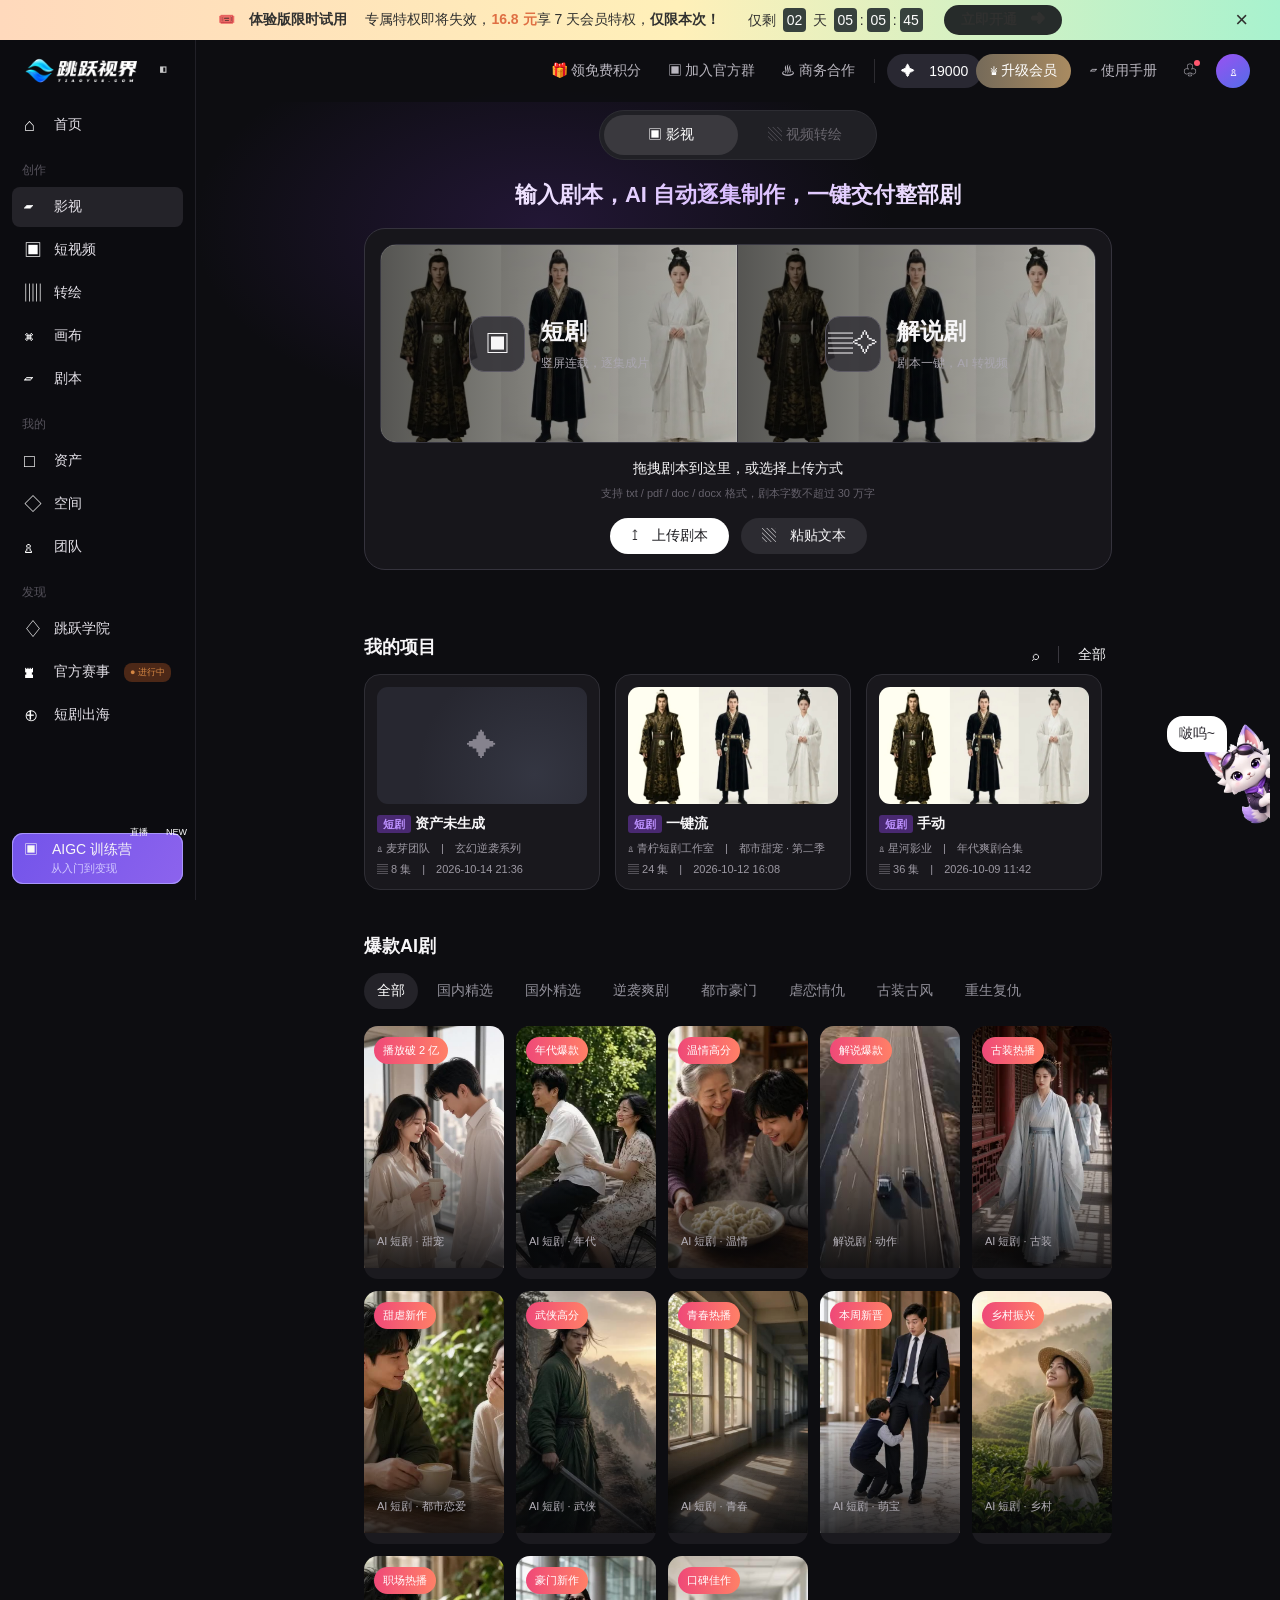
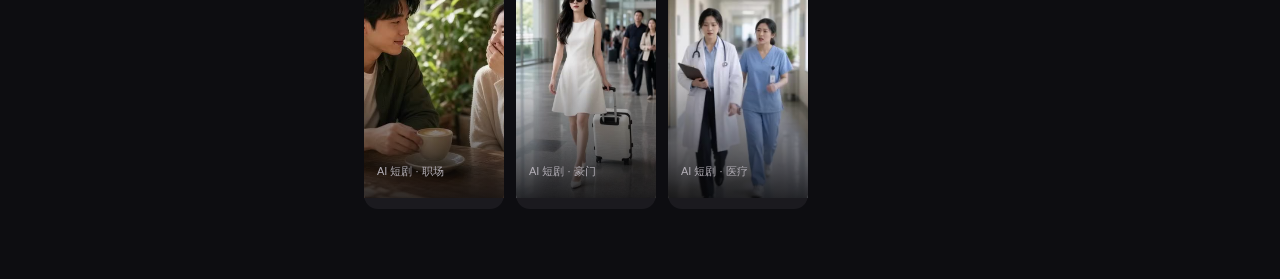
==== commit 4b67c1bf: "workspace.html：中控台视频区占满右侧整列（片段栏只在中间），默认宽度从 256px 调到 420px，竖屏视频更大 Co-authored-by: Cursor <cursoragent" ====
--- a/index.html
+++ b/index.html
@@ -5,8 +5,8 @@
   <meta http-equiv="refresh" content="0; url=film-home.html" />
   <meta name="viewport" content="width=device-width, initial-scale=1.0" />
   <title>创作 · 跳跃视界</title>
-  <link rel="stylesheet" href="css/common.css?v=202611172218" />
-  <link rel="stylesheet" href="css/home.css?v=202611172218" />
+  <link rel="stylesheet" href="css/common.css?v=202611172226" />
+  <link rel="stylesheet" href="css/home.css?v=202611172226" />
 </head>
 <body class="home">
   <header class="topbar">
@@ -347,7 +347,7 @@
     </div>
   </div>
 
-  <script src="js/data.js?v=202611172218"></script>
-  <script src="js/home.js?v=202611172218"></script>
+  <script src="js/data.js?v=202611172226"></script>
+  <script src="js/home.js?v=202611172226"></script>
 </body>
 </html>
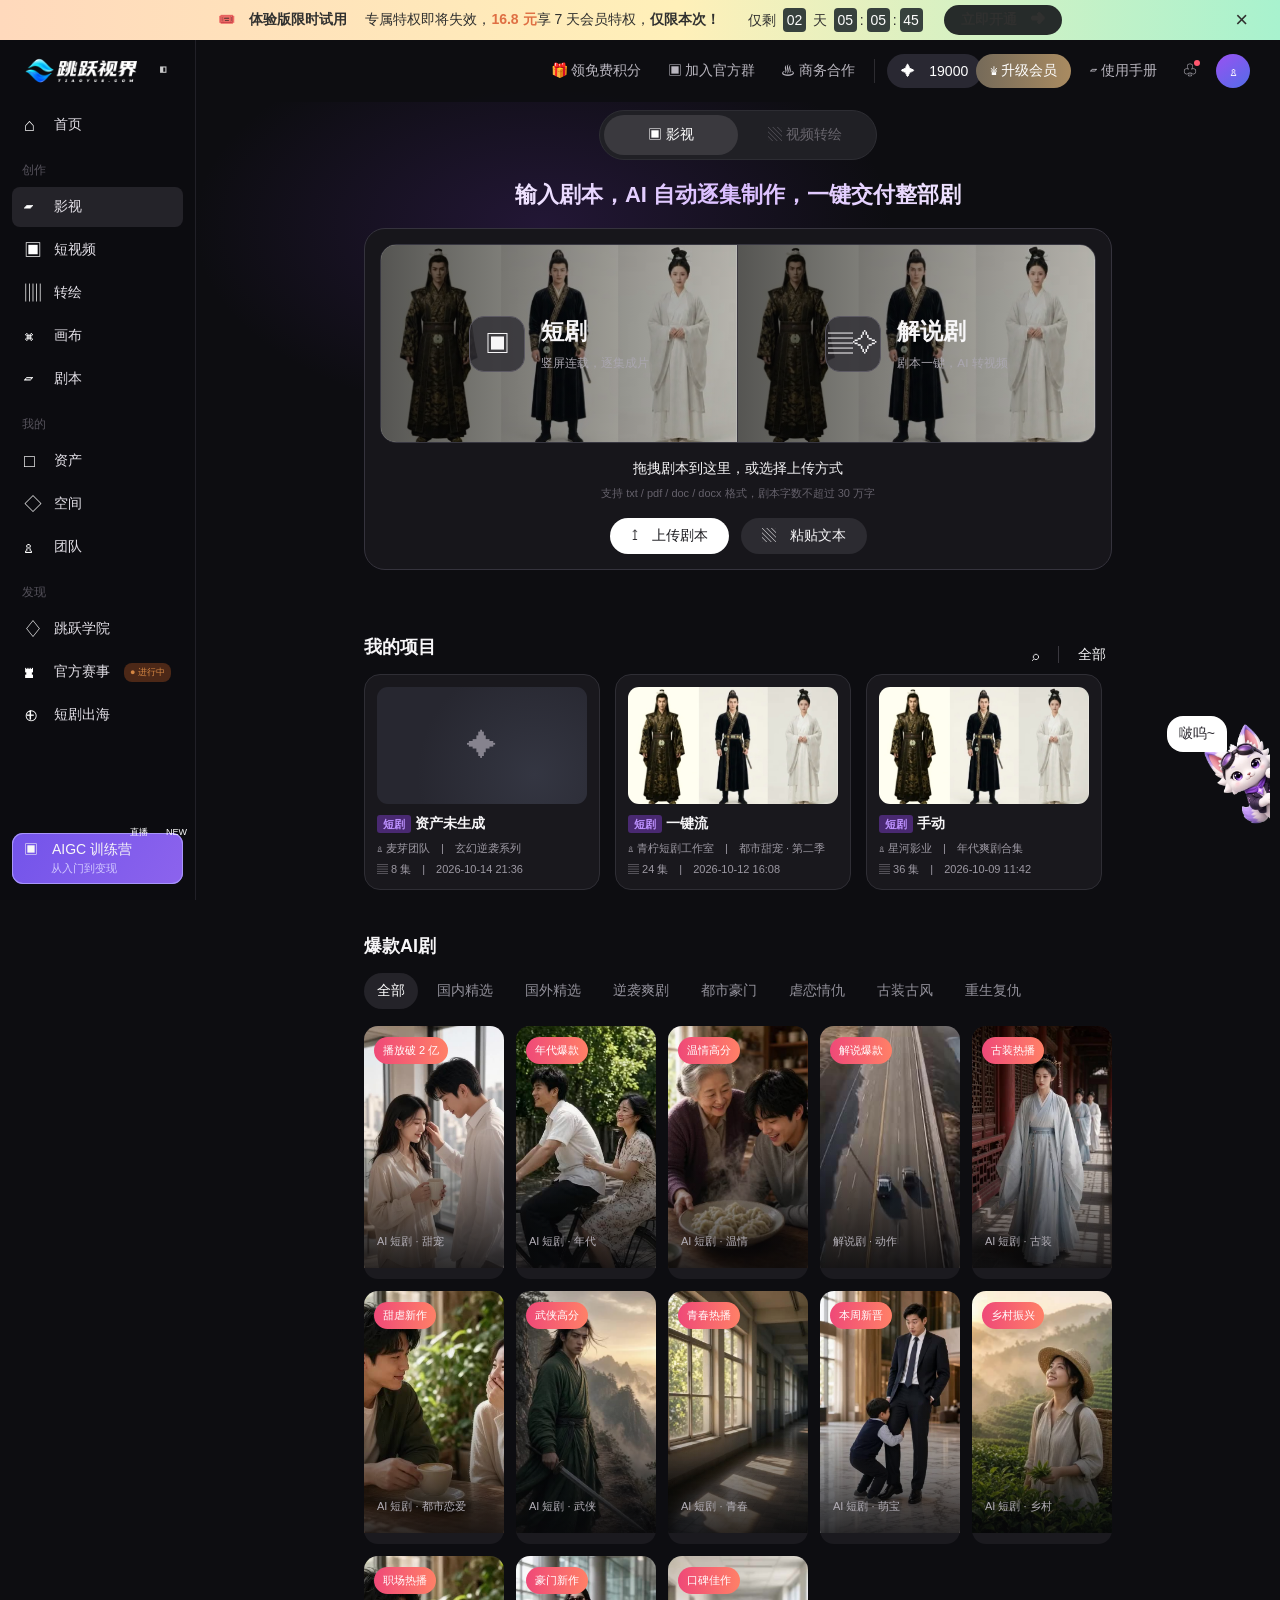
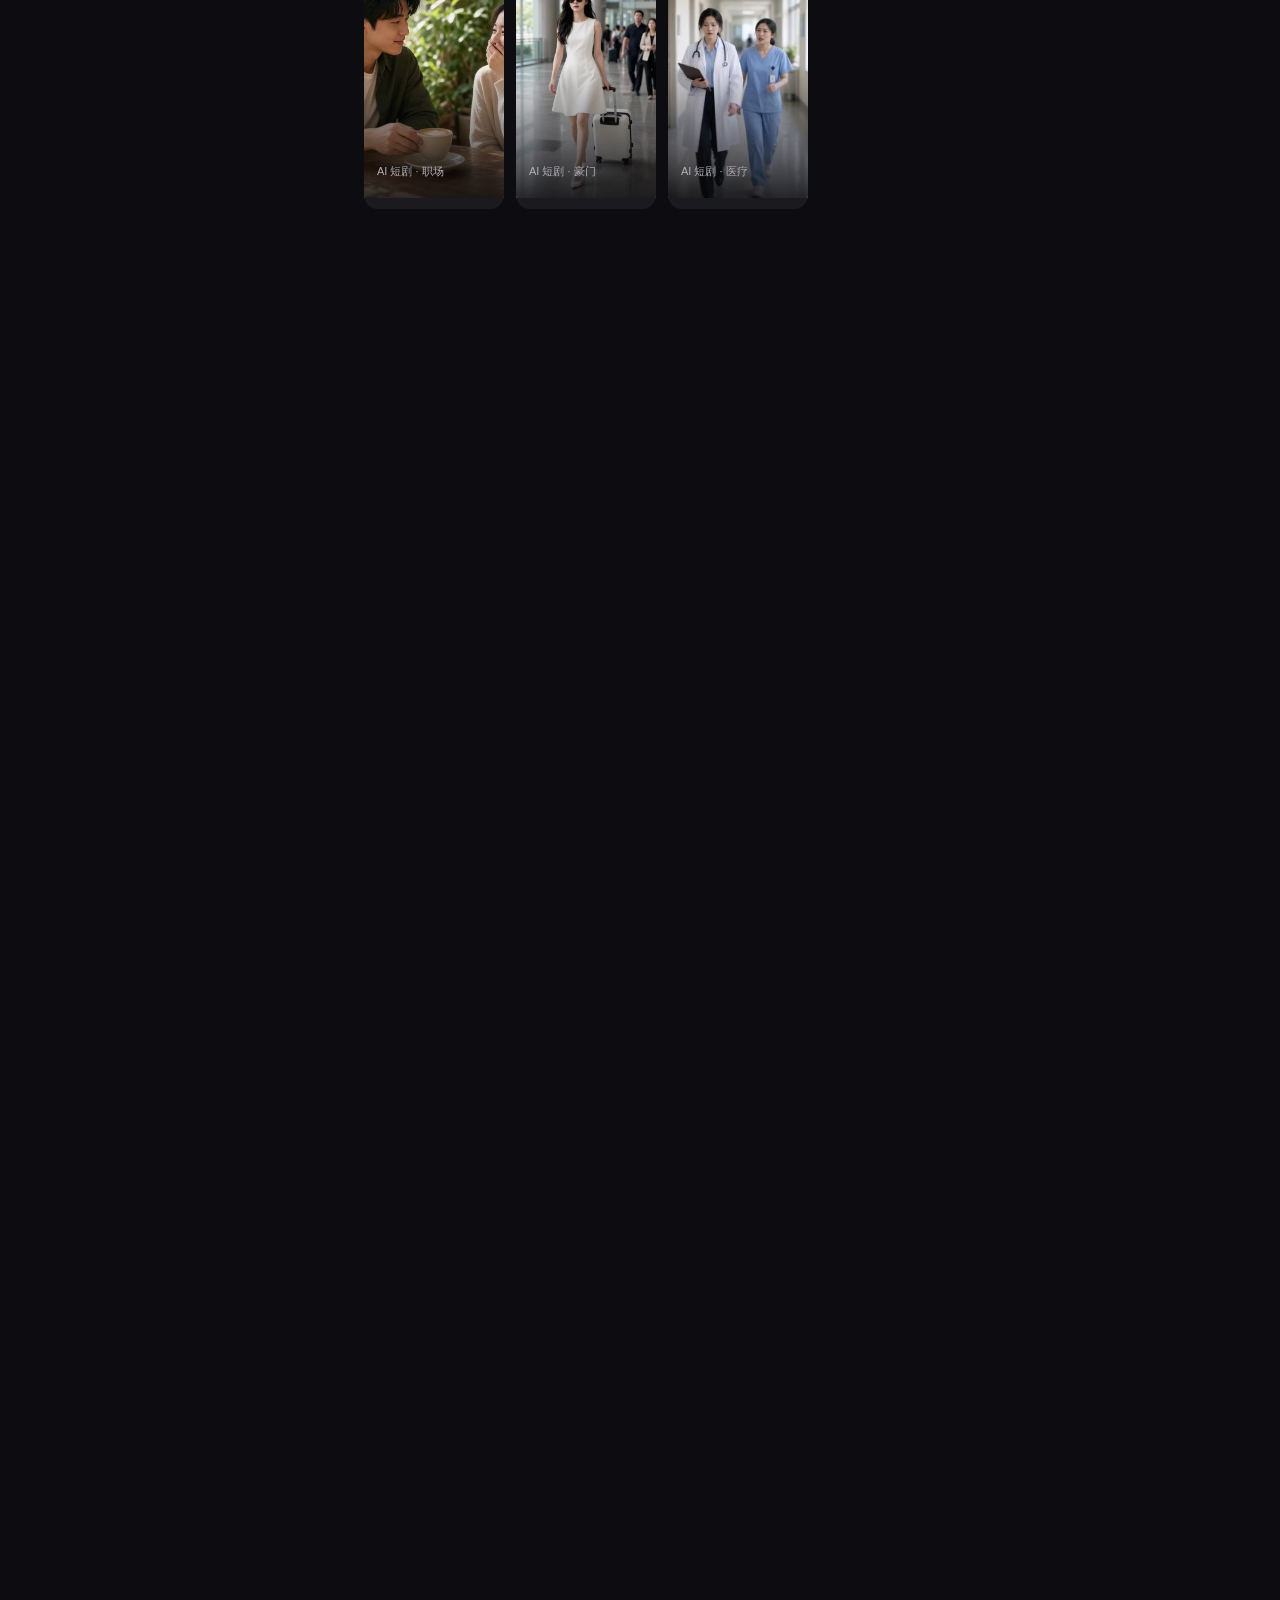
==== commit 6b992e10: "feat(workspace): 片段模块化与视频预览向下放大 - 片段独立模块：底部 Tab 切换、版本胶片、标题/场次可改 - 视频预览可向下占满右侧整列，时间轴与中间片段栏对齐 - 预览区拖宽上" ====
--- a/index.html
+++ b/index.html
@@ -5,8 +5,8 @@
   <meta http-equiv="refresh" content="0; url=film-home.html" />
   <meta name="viewport" content="width=device-width, initial-scale=1.0" />
   <title>创作 · 跳跃视界</title>
-  <link rel="stylesheet" href="css/common.css?v=202611172226" />
-  <link rel="stylesheet" href="css/home.css?v=202611172226" />
+  <link rel="stylesheet" href="css/common.css?v=202611181114" />
+  <link rel="stylesheet" href="css/home.css?v=202611181114" />
 </head>
 <body class="home">
   <header class="topbar">
@@ -347,7 +347,7 @@
     </div>
   </div>
 
-  <script src="js/data.js?v=202611172226"></script>
-  <script src="js/home.js?v=202611172226"></script>
+  <script src="js/data.js?v=202611181114"></script>
+  <script src="js/home.js?v=202611181114"></script>
 </body>
 </html>
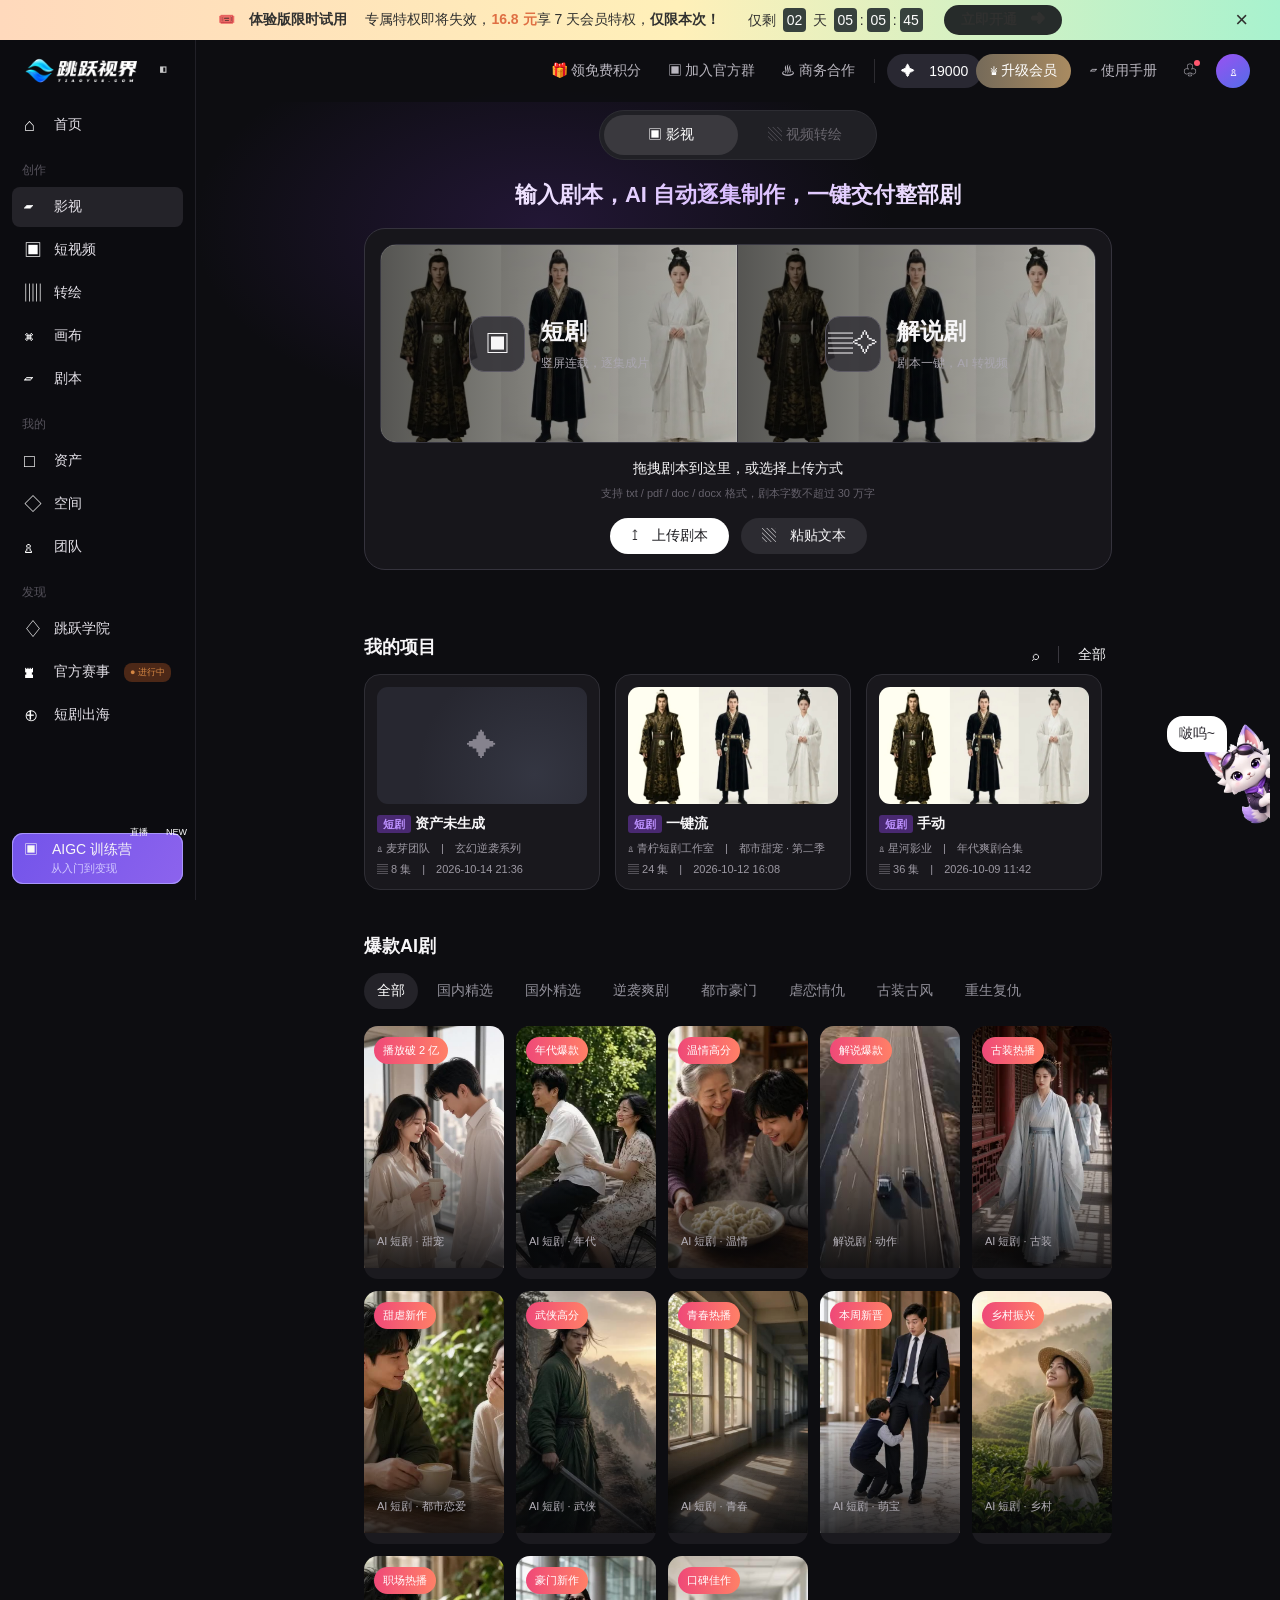
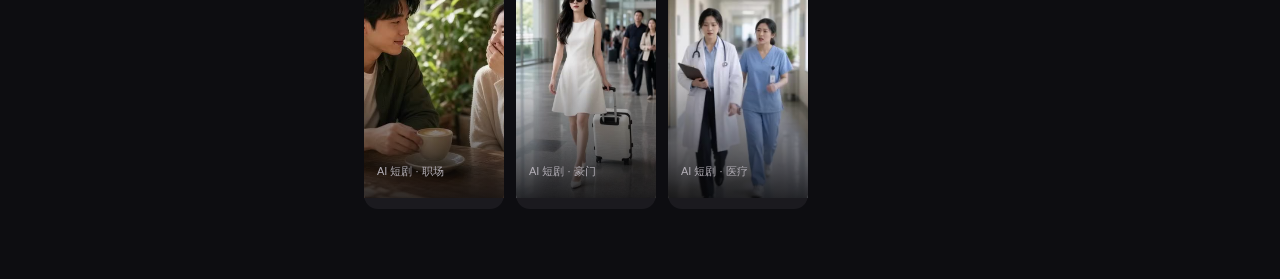
==== commit cb7b3f3f: "feat(workspace): 引用资产替换、视频放大修复与场次可编辑 修复视频预览放大/收起被默认布局覆盖的问题，并补齐片段引用资产条、时间轴场次命名与顺序播放时间对齐。  Co-authored" ====
--- a/index.html
+++ b/index.html
@@ -5,8 +5,8 @@
   <meta http-equiv="refresh" content="0; url=film-home.html" />
   <meta name="viewport" content="width=device-width, initial-scale=1.0" />
   <title>创作 · 跳跃视界</title>
-  <link rel="stylesheet" href="css/common.css?v=202611181114" />
-  <link rel="stylesheet" href="css/home.css?v=202611181114" />
+  <link rel="stylesheet" href="css/common.css?v=202611181148" />
+  <link rel="stylesheet" href="css/home.css?v=202611181148" />
 </head>
 <body class="home">
   <header class="topbar">
@@ -347,7 +347,7 @@
     </div>
   </div>
 
-  <script src="js/data.js?v=202611181114"></script>
-  <script src="js/home.js?v=202611181114"></script>
+  <script src="js/data.js?v=202611181148"></script>
+  <script src="js/home.js?v=202611181148"></script>
 </body>
 </html>
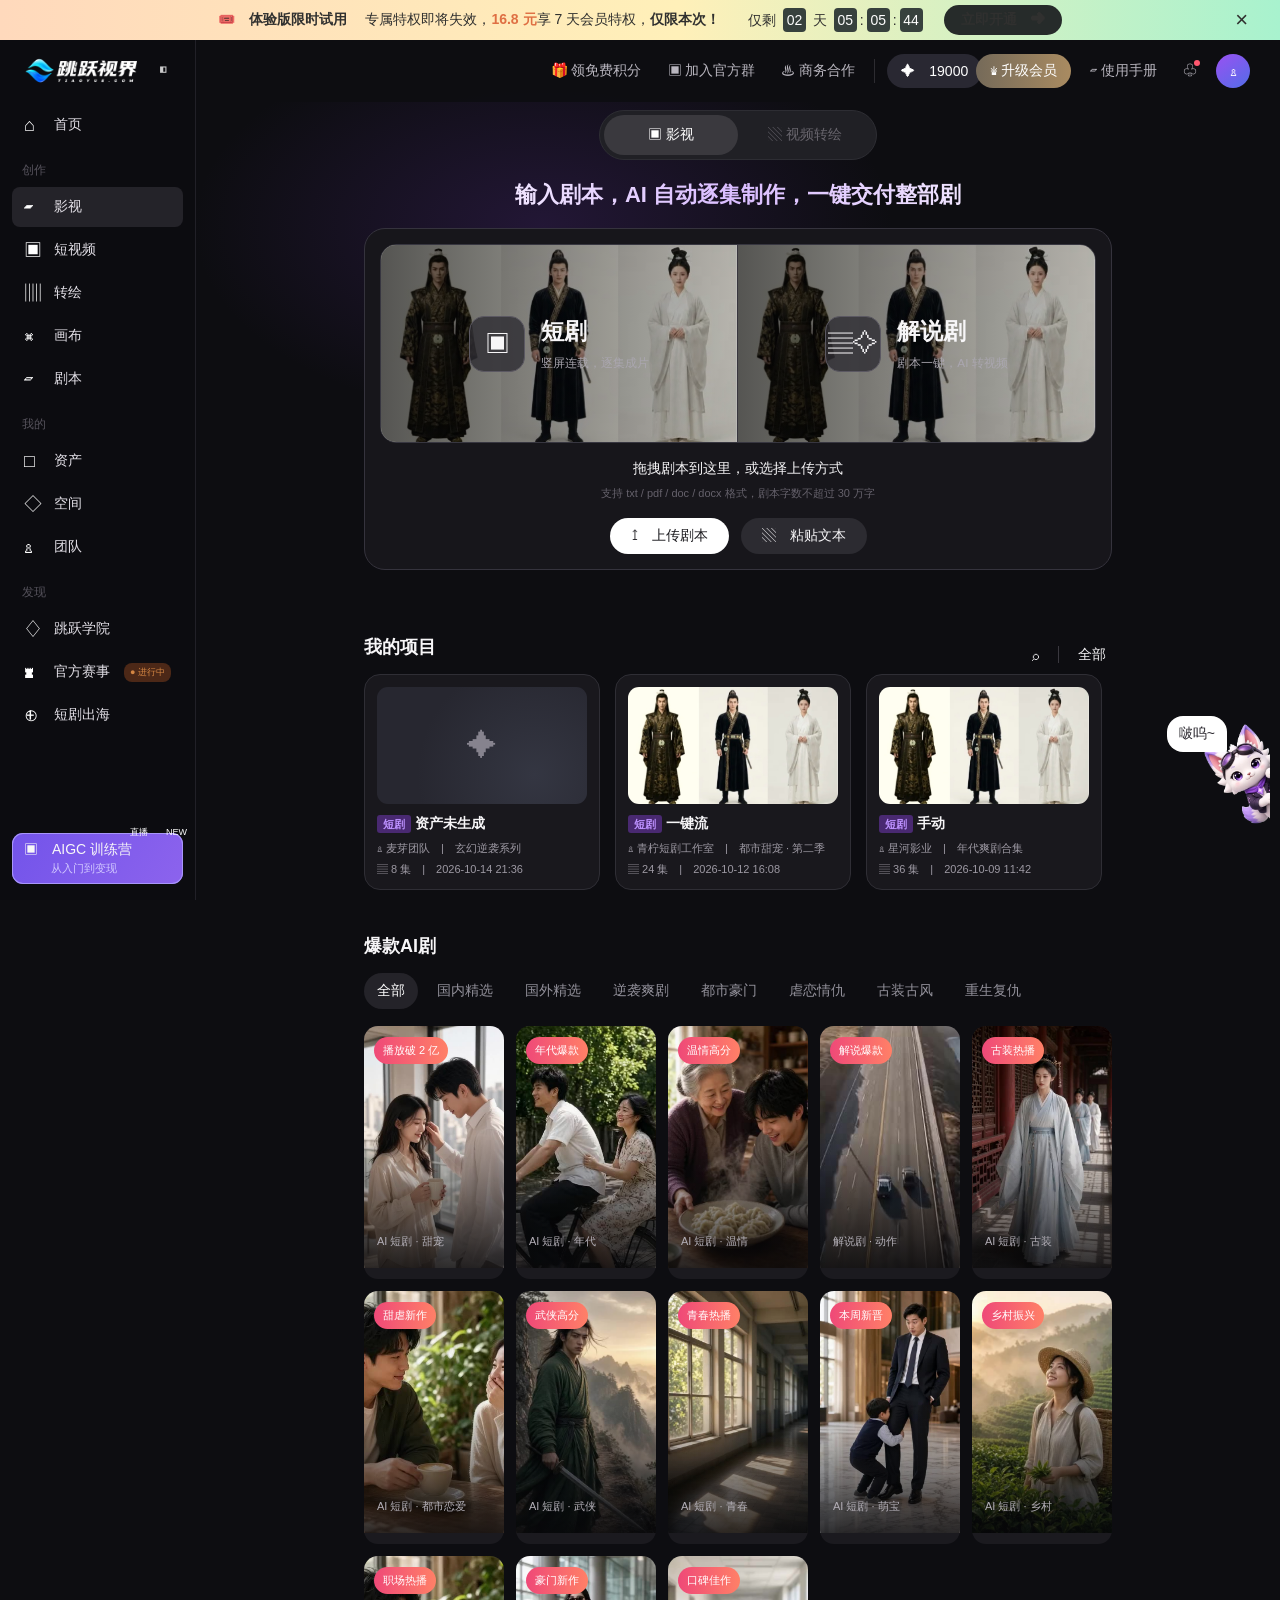
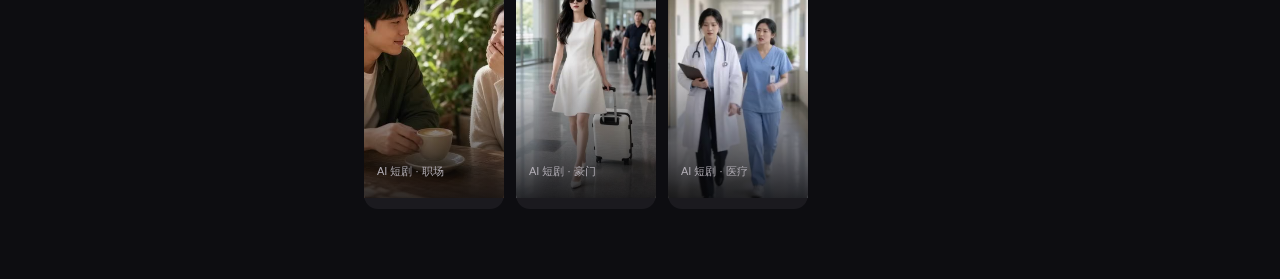
==== commit 45aff2aa: "feat(workspace): 资产库改为左侧悬浮展开收起 入口从片段标题旁移到左侧缝吸附把手，避免挡住片段/视频/时间轴拖拽；顺带加入 Seedance 2.5 Flash 与全屏音量滑杆。  C" ====
--- a/index.html
+++ b/index.html
@@ -5,8 +5,8 @@
   <meta http-equiv="refresh" content="0; url=film-home.html" />
   <meta name="viewport" content="width=device-width, initial-scale=1.0" />
   <title>创作 · 跳跃视界</title>
-  <link rel="stylesheet" href="css/common.css?v=202611181148" />
-  <link rel="stylesheet" href="css/home.css?v=202611181148" />
+  <link rel="stylesheet" href="css/common.css?v=202611181402" />
+  <link rel="stylesheet" href="css/home.css?v=202611181402" />
 </head>
 <body class="home">
   <header class="topbar">
@@ -347,7 +347,7 @@
     </div>
   </div>
 
-  <script src="js/data.js?v=202611181148"></script>
-  <script src="js/home.js?v=202611181148"></script>
+  <script src="js/data.js?v=202611181402"></script>
+  <script src="js/home.js?v=202611181402"></script>
 </body>
 </html>
--- a/css/common.css
+++ b/css/common.css
@@ -762,6 +762,11 @@
   background: rgba(255,255,255,.07);
   border-color: var(--line);
   color: #c8c6cf;
+}
+.model-tag.is-new {
+  color: #34d399;
+  background: rgba(52,211,153,.15);
+  border-color: rgba(52,211,153,.35);
 }
 .resolution-menu button {
   width: 100%;
@@ -2761,6 +2766,11 @@
   color: #ddcaff;
   background: rgba(145,77,255,.18);
   border-color: rgba(178,132,255,.32);
+}
+.model-tag.is-new {
+  color: #34d399;
+  background: rgba(52,211,153,.15);
+  border-color: rgba(52,211,153,.35);
 }
 .draft-hint {
   border-top-color: rgba(157,103,255,.2);
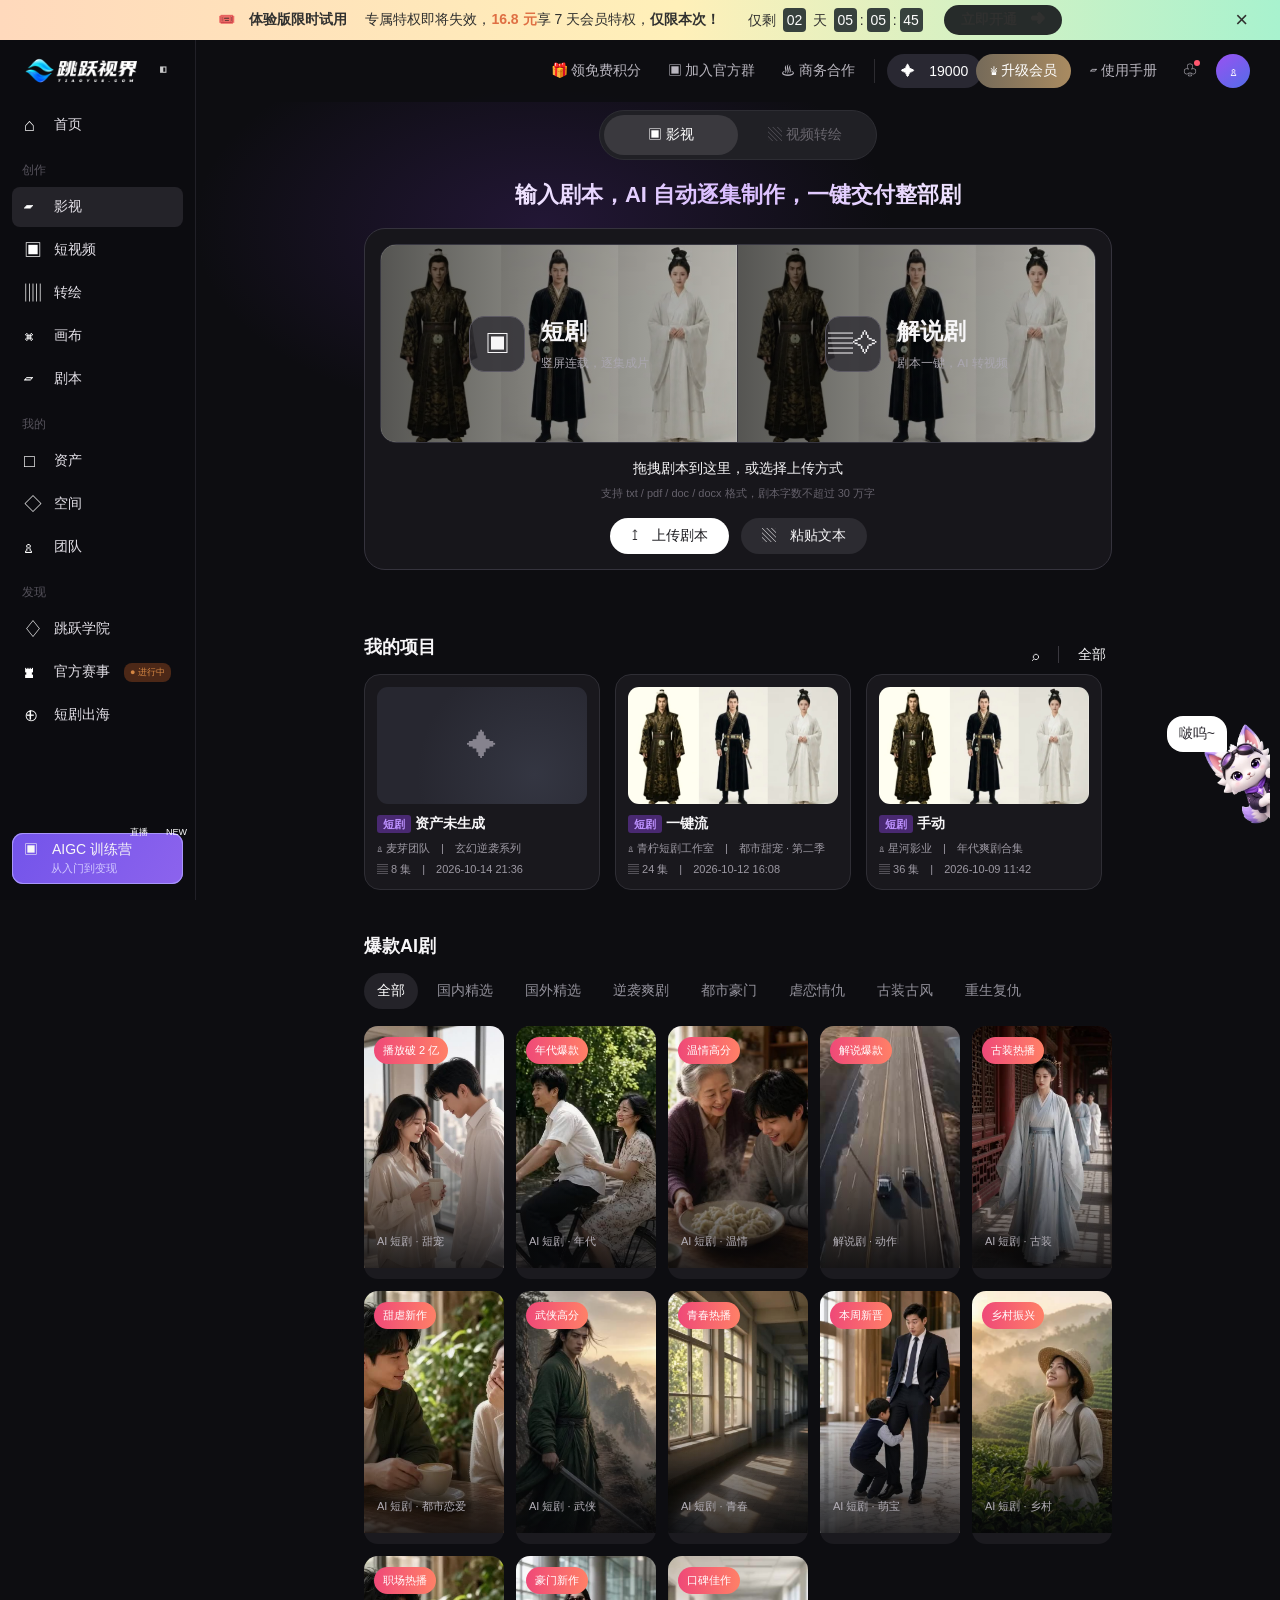
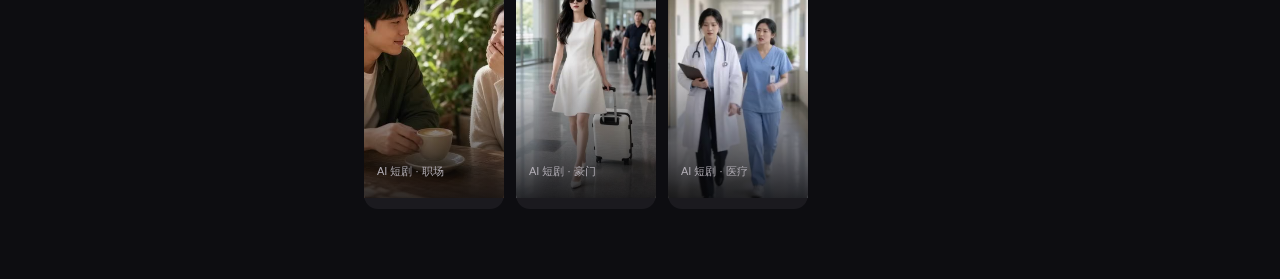
==== commit 5b25abfe: "feat(workspace): 资产卡新增编辑弹窗（编辑形象/场景/道具） - 资产卡 hover 显示编辑、删除按钮，移到卡片右上角，不与站位角标重叠 - 编辑弹窗：三栏布局（基本信息 / 描述与" ====
--- a/index.html
+++ b/index.html
@@ -5,8 +5,8 @@
   <meta http-equiv="refresh" content="0; url=film-home.html" />
   <meta name="viewport" content="width=device-width, initial-scale=1.0" />
   <title>创作 · 跳跃视界</title>
-  <link rel="stylesheet" href="css/common.css?v=202611181402" />
-  <link rel="stylesheet" href="css/home.css?v=202611181402" />
+  <link rel="stylesheet" href="css/common.css?v=202611191823" />
+  <link rel="stylesheet" href="css/home.css?v=202611191823" />
 </head>
 <body class="home">
   <header class="topbar">
@@ -347,7 +347,7 @@
     </div>
   </div>
 
-  <script src="js/data.js?v=202611181402"></script>
-  <script src="js/home.js?v=202611181402"></script>
+  <script src="js/data.js?v=202611191823"></script>
+  <script src="js/home.js?v=202611191823"></script>
 </body>
 </html>
